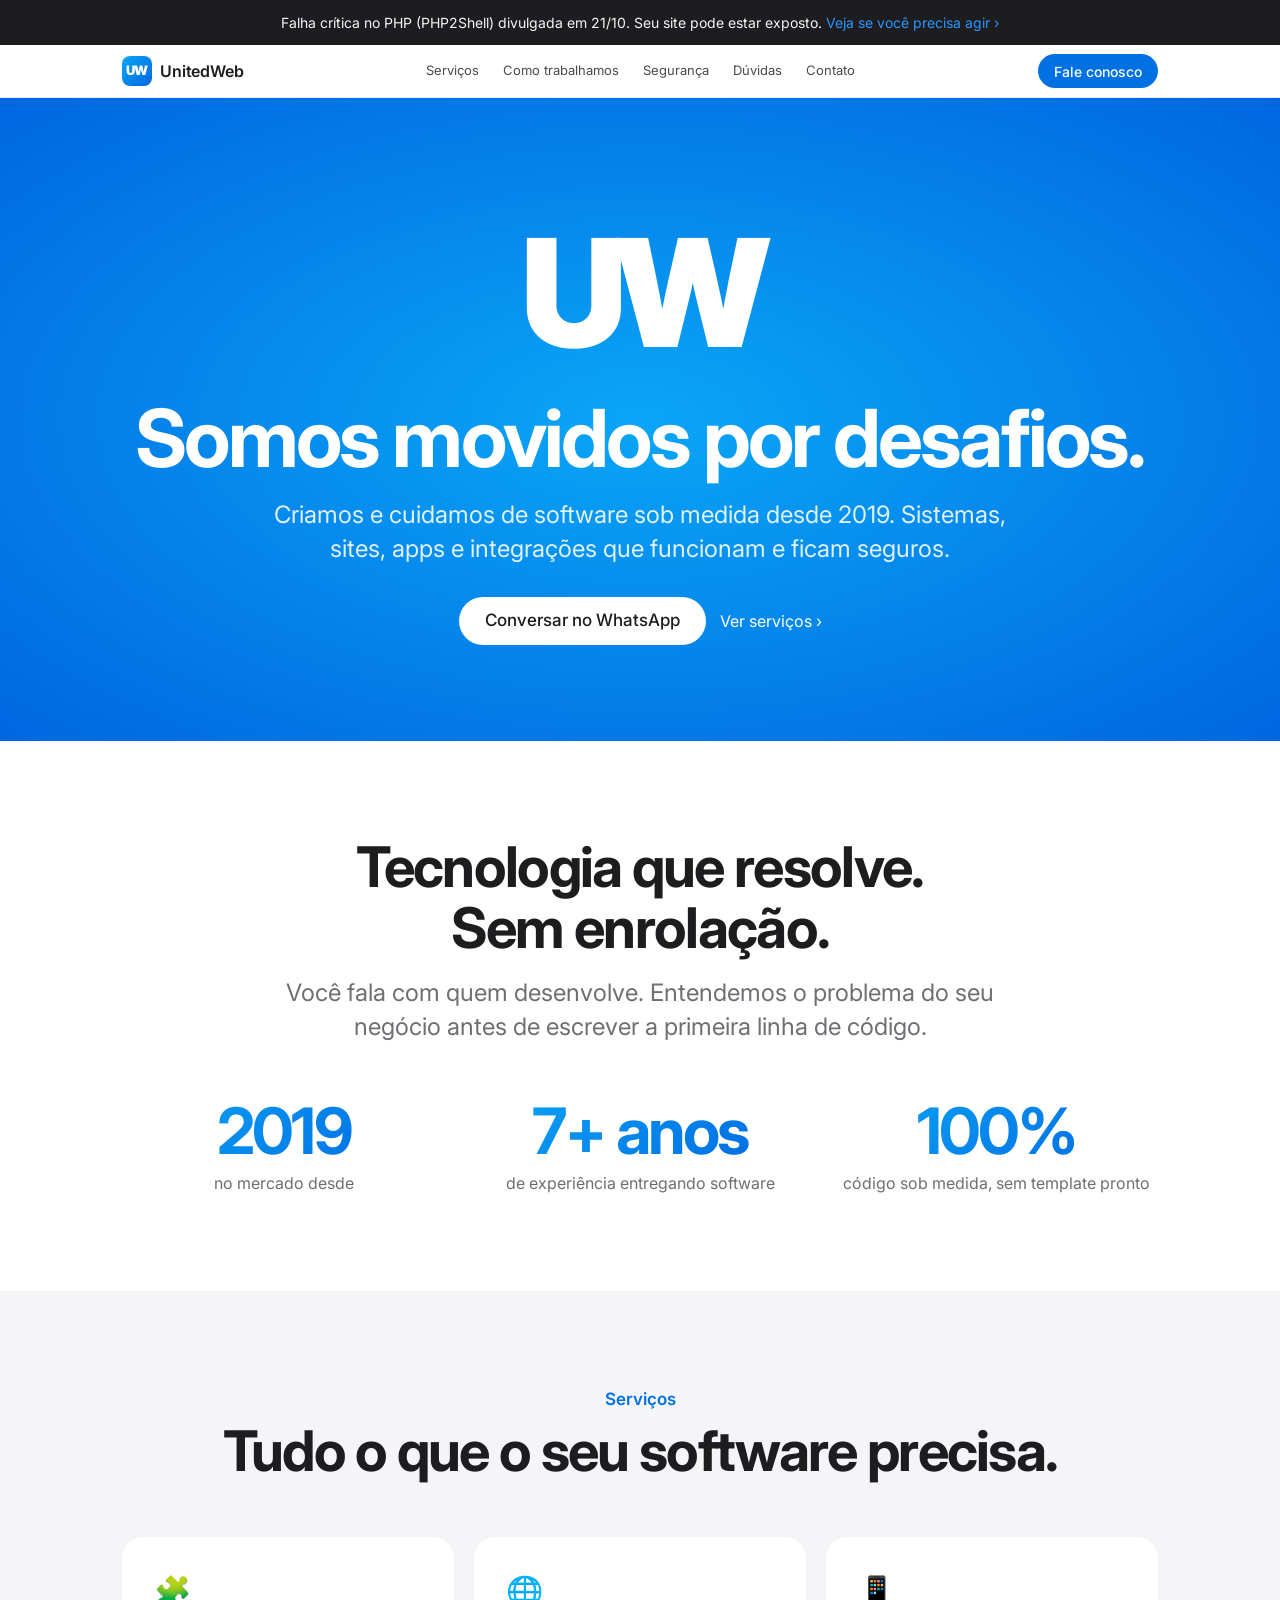
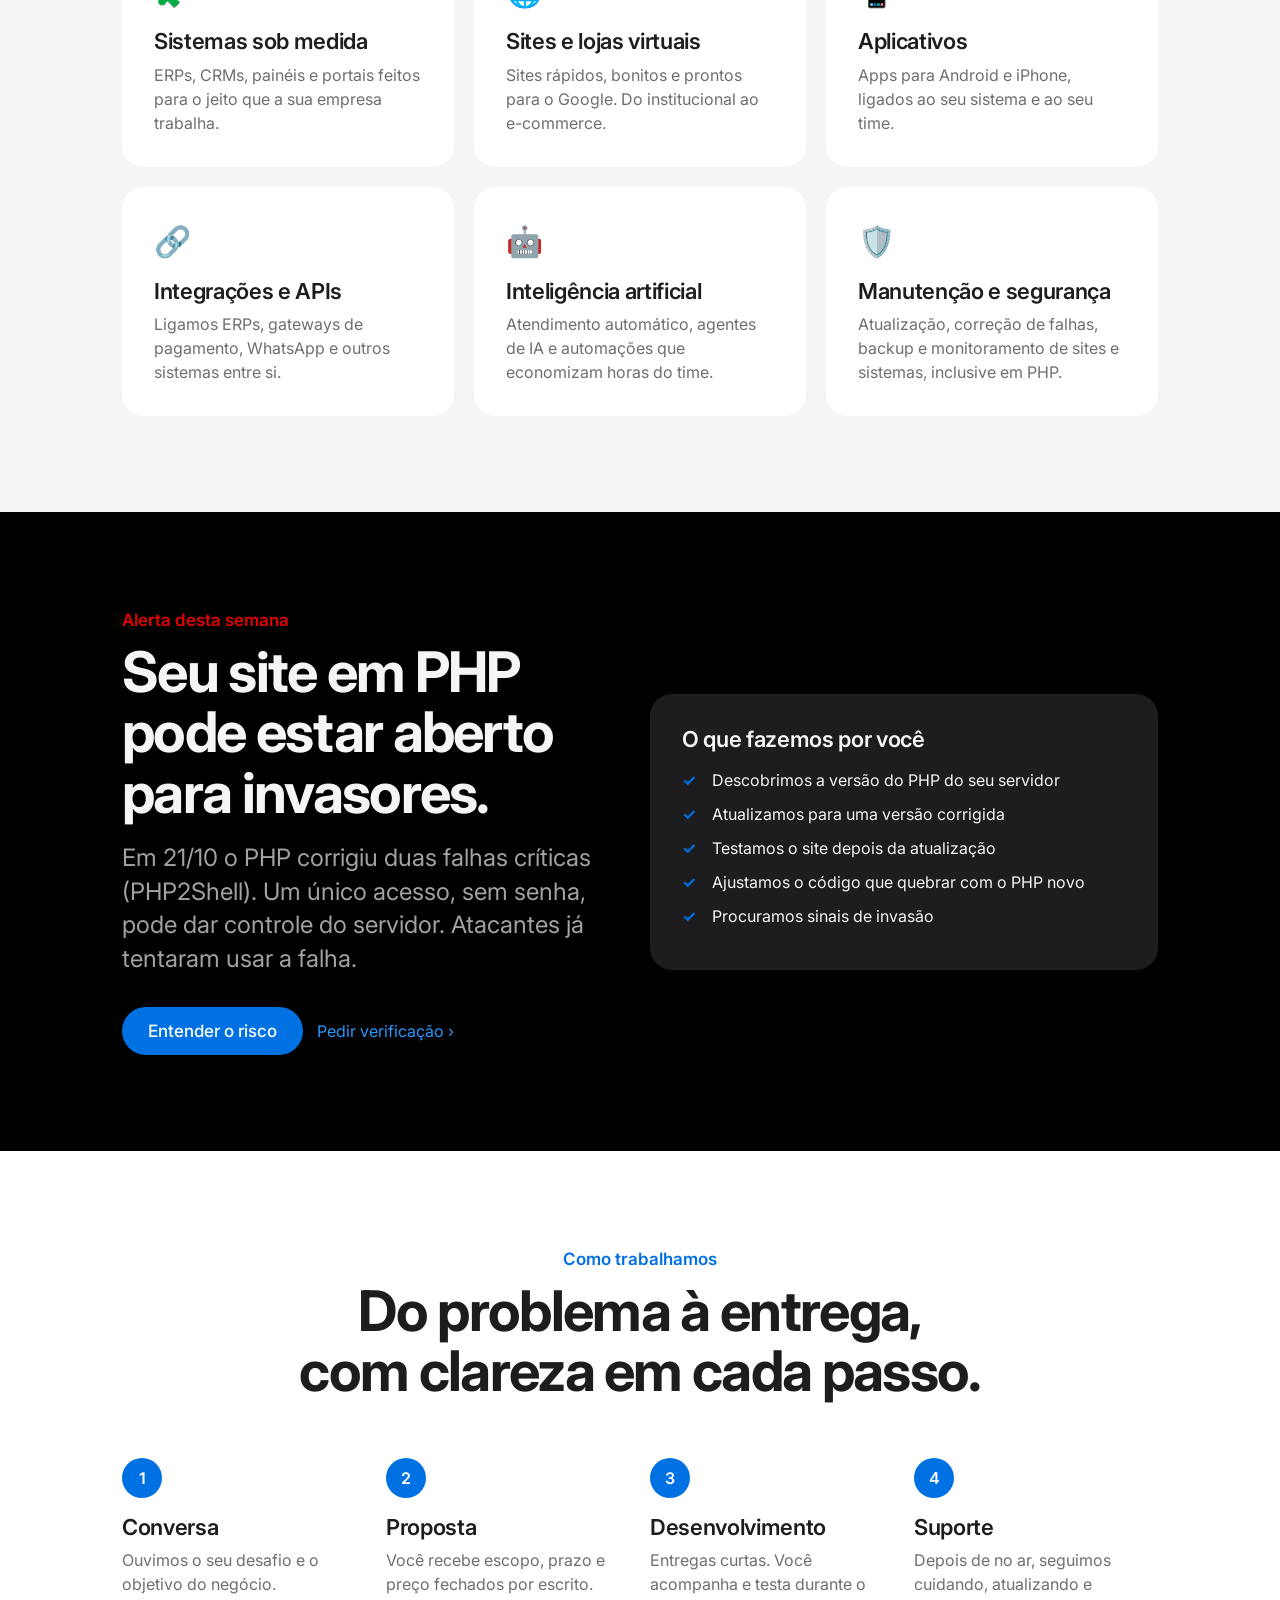
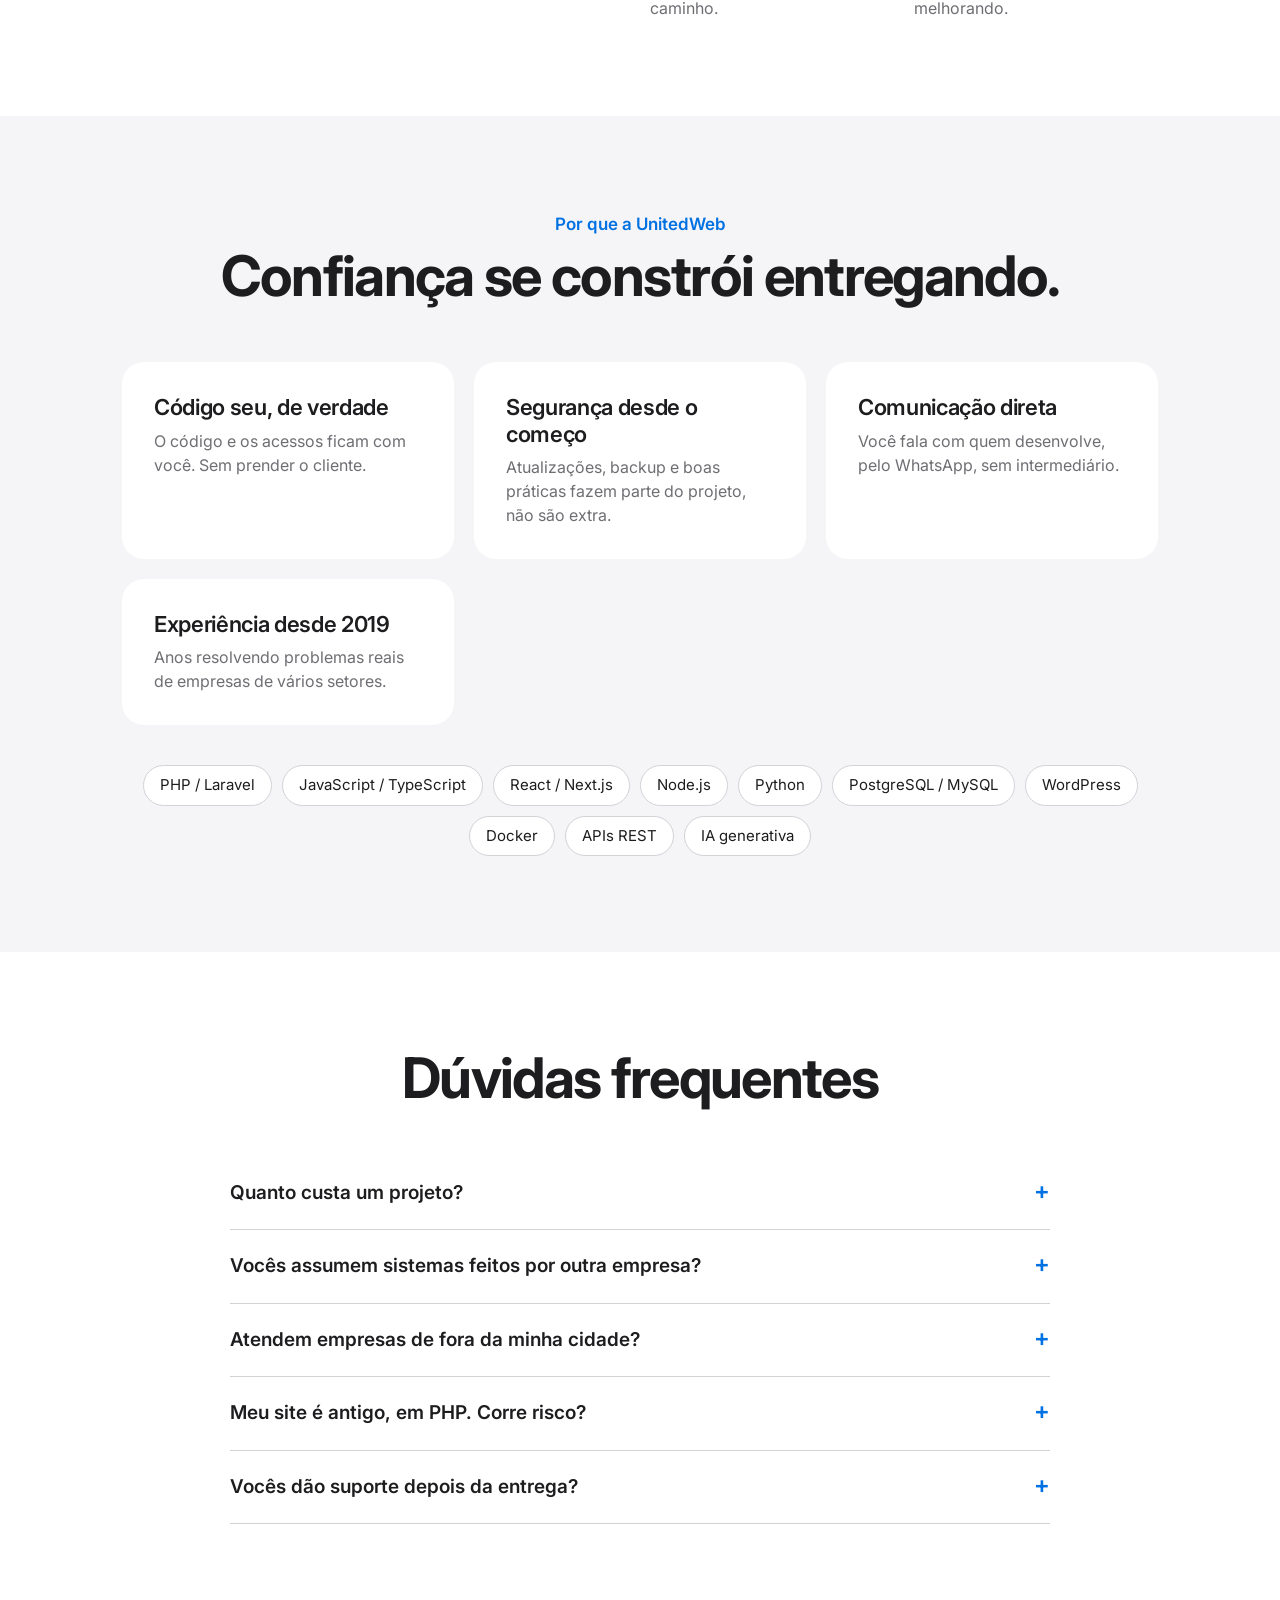
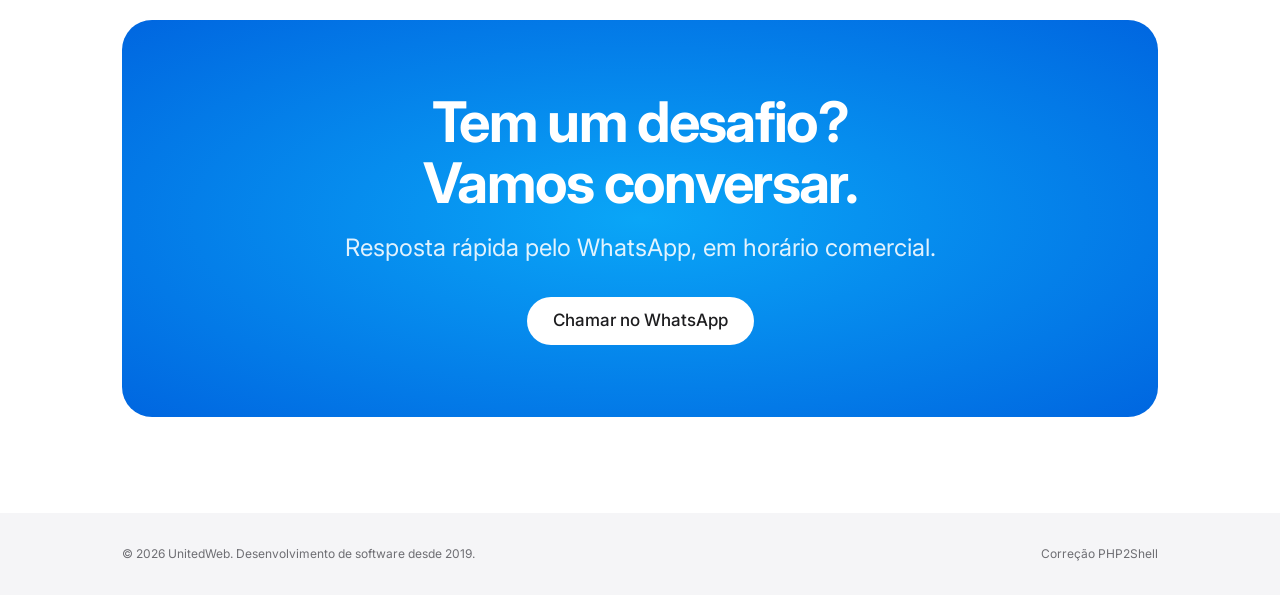
==== index.html @ ccfaf6d2 "feat: site da UnitedWeb e landing page da campanha PHP2Shell Co-Authored-By: Claude Opus 5.5 <norepl" ====
<!doctype html>
<html lang="pt-BR">
<head>
  <meta charset="utf-8">
  <meta name="viewport" content="width=device-width, initial-scale=1">
  <title>UnitedWeb — Desenvolvimento de software sob medida</title>
  <meta name="description" content="Desde 2019 a UnitedWeb cria sistemas, sites, apps e integrações sob medida. Manutenção, segurança e correção de sites PHP.">
  <meta property="og:title" content="UnitedWeb — Somos movidos por desafios.">
  <meta property="og:description" content="Desenvolvimento de software sob medida desde 2019.">
  <meta property="og:image" content="assets/og.png">
  <meta name="theme-color" content="#0071e3">
  <link rel="preconnect" href="https://fonts.googleapis.com">
  <link rel="preconnect" href="https://fonts.gstatic.com" crossorigin>
  <link href="https://fonts.googleapis.com/css2?family=Inter:wght@400;500;600;700;900&display=swap" rel="stylesheet">
  <link rel="stylesheet" href="styles.css">
</head>
<body>
  <div class="alert-bar">
    Falha crítica no PHP (PHP2Shell) divulgada em 21/10. Seu site pode estar exposto.
    <a href="php2shell/" class="link-arrow">Veja se você precisa agir</a>
  </div>

  <nav class="nav">
    <div class="wrap">
      <a class="logo" href="./"><b>UW</b> UnitedWeb</a>
      <div class="nav-links">
        <a href="#servicos">Serviços</a>
        <a href="#como">Como trabalhamos</a>
        <a href="#seguranca">Segurança</a>
        <a href="#faq">Dúvidas</a>
        <a href="#contato">Contato</a>
      </div>
      <a class="btn" style="min-height:34px;padding:0 16px;font-size:14px" data-wa>Fale conosco</a>
    </div>
  </nav>

  <header class="hero hero-brand center">
    <div class="wrap">
      <div class="hero-mark" aria-hidden="true">UW</div>
      <h1>Somos movidos por desafios.</h1>
      <p class="lead">Criamos e cuidamos de software sob medida desde 2019. Sistemas, sites, apps e integrações que funcionam e ficam seguros.</p>
      <div class="btns">
        <a class="btn white" data-wa>Conversar no WhatsApp</a>
        <a class="link-arrow" href="#servicos" style="color:#fff">Ver serviços</a>
      </div>
    </div>
  </header>

  <section>
    <div class="wrap center">
      <h2>Tecnologia que resolve.<br>Sem enrolação.</h2>
      <p class="lead">Você fala com quem desenvolve. Entendemos o problema do seu negócio antes de escrever a primeira linha de código.</p>
      <div class="stats">
        <div class="stat"><strong>2019</strong><span>no mercado desde</span></div>
        <div class="stat"><strong><span data-since style="display:inline;color:inherit;margin:0">7</span>+ anos</strong><span>de experiência entregando software</span></div>
        <div class="stat"><strong>100%</strong><span>código sob medida, sem template pronto</span></div>
      </div>
    </div>
  </section>

  <section id="servicos" class="soft">
    <div class="wrap">
      <div class="center">
        <p class="eyebrow">Serviços</p>
        <h2>Tudo o que o seu software precisa.</h2>
      </div>
      <div class="grid g3">
        <div class="card"><div class="icon">🧩</div><h3>Sistemas sob medida</h3><p>ERPs, CRMs, painéis e portais feitos para o jeito que a sua empresa trabalha.</p></div>
        <div class="card"><div class="icon">🌐</div><h3>Sites e lojas virtuais</h3><p>Sites rápidos, bonitos e prontos para o Google. Do institucional ao e-commerce.</p></div>
        <div class="card"><div class="icon">📱</div><h3>Aplicativos</h3><p>Apps para Android e iPhone, ligados ao seu sistema e ao seu time.</p></div>
        <div class="card"><div class="icon">🔗</div><h3>Integrações e APIs</h3><p>Ligamos ERPs, gateways de pagamento, WhatsApp e outros sistemas entre si.</p></div>
        <div class="card"><div class="icon">🤖</div><h3>Inteligência artificial</h3><p>Atendimento automático, agentes de IA e automações que economizam horas do time.</p></div>
        <div class="card"><div class="icon">🛡️</div><h3>Manutenção e segurança</h3><p>Atualização, correção de falhas, backup e monitoramento de sites e sistemas, inclusive em PHP.</p></div>
      </div>
    </div>
  </section>

  <section id="seguranca" class="dark">
    <div class="wrap">
      <div class="grid g2" style="margin-top:0;align-items:center">
        <div>
          <p class="eyebrow red">Alerta desta semana</p>
          <h2>Seu site em PHP pode estar aberto para invasores.</h2>
          <p class="lead" style="color:#a1a1a6">Em 21/10 o PHP corrigiu duas falhas críticas (PHP2Shell). Um único acesso, sem senha, pode dar controle do servidor. Atacantes já tentaram usar a falha.</p>
          <div class="btns">
            <a class="btn" href="php2shell/">Entender o risco</a>
            <a class="link-arrow" style="color:#2997ff" data-wa="Olá! Quero verificar se meu site está exposto à falha PHP2Shell.">Pedir verificação</a>
          </div>
        </div>
        <div class="card">
          <h3>O que fazemos por você</h3>
          <ul class="check">
            <li>Descobrimos a versão do PHP do seu servidor</li>
            <li>Atualizamos para uma versão corrigida</li>
            <li>Testamos o site depois da atualização</li>
            <li>Ajustamos o código que quebrar com o PHP novo</li>
            <li>Procuramos sinais de invasão</li>
          </ul>
        </div>
      </div>
    </div>
  </section>

  <section id="como">
    <div class="wrap">
      <div class="center">
        <p class="eyebrow">Como trabalhamos</p>
        <h2>Do problema à entrega,<br>com clareza em cada passo.</h2>
      </div>
      <div class="steps">
        <div class="step"><h3>Conversa</h3><p class="muted">Ouvimos o seu desafio e o objetivo do negócio.</p></div>
        <div class="step"><h3>Proposta</h3><p class="muted">Você recebe escopo, prazo e preço fechados por escrito.</p></div>
        <div class="step"><h3>Desenvolvimento</h3><p class="muted">Entregas curtas. Você acompanha e testa durante o caminho.</p></div>
        <div class="step"><h3>Suporte</h3><p class="muted">Depois de no ar, seguimos cuidando, atualizando e melhorando.</p></div>
      </div>
    </div>
  </section>

  <section class="soft">
    <div class="wrap">
      <div class="center">
        <p class="eyebrow">Por que a UnitedWeb</p>
        <h2>Confiança se constrói entregando.</h2>
      </div>
      <div class="grid g2">
        <div class="card"><h3>Código seu, de verdade</h3><p>O código e os acessos ficam com você. Sem prender o cliente.</p></div>
        <div class="card"><h3>Segurança desde o começo</h3><p>Atualizações, backup e boas práticas fazem parte do projeto, não são extra.</p></div>
        <div class="card"><h3>Comunicação direta</h3><p>Você fala com quem desenvolve, pelo WhatsApp, sem intermediário.</p></div>
        <div class="card"><h3>Experiência desde 2019</h3><p>Anos resolvendo problemas reais de empresas de vários setores.</p></div>
      </div>
      <div class="tags">
        <span>PHP / Laravel</span><span>JavaScript / TypeScript</span><span>React / Next.js</span><span>Node.js</span>
        <span>Python</span><span>PostgreSQL / MySQL</span><span>WordPress</span><span>Docker</span><span>APIs REST</span><span>IA generativa</span>
      </div>
    </div>
  </section>

  <section id="faq">
    <div class="wrap">
      <div class="center"><h2>Dúvidas frequentes</h2></div>
      <div class="faq">
        <details><summary>Quanto custa um projeto?</summary><p>Depende do tamanho. Depois de uma conversa rápida, enviamos uma proposta com preço e prazo fechados.</p></details>
        <details><summary>Vocês assumem sistemas feitos por outra empresa?</summary><p>Sim. Analisamos o código, corrigimos o que for urgente e seguimos com a manutenção.</p></details>
        <details><summary>Atendem empresas de fora da minha cidade?</summary><p>Sim. Trabalhamos de forma remota com clientes de todo o Brasil.</p></details>
        <details><summary>Meu site é antigo, em PHP. Corre risco?</summary><p>Se o PHP não foi atualizado depois de 21/10/2026, sim. Veja a página sobre a <a href="php2shell/">falha PHP2Shell</a> ou peça uma verificação.</p></details>
        <details><summary>Vocês dão suporte depois da entrega?</summary><p>Sim. Oferecemos planos mensais de manutenção, atualização e monitoramento.</p></details>
      </div>
    </div>
  </section>

  <section id="contato" style="padding-top:0">
    <div class="wrap">
      <div class="cta-box">
        <h2>Tem um desafio?<br>Vamos conversar.</h2>
        <p class="lead" style="margin-left:auto;margin-right:auto">Resposta rápida pelo WhatsApp, em horário comercial.</p>
        <div class="btns" style="justify-content:center"><a class="btn white" data-wa>Chamar no WhatsApp</a></div>
      </div>
    </div>
  </section>

  <footer>
    <div class="wrap">
      <span>© <span data-year>2026</span> UnitedWeb. Desenvolvimento de software desde 2019.</span>
      <span><a href="php2shell/">Correção PHP2Shell</a></span>
    </div>
  </footer>
  <script src="main.js"></script>
</body>
</html>
---- styles.css ----
:root {
  --blue: #0071e3;
  --blue-dark: #0060c4;
  --brand-a: #0aa6f7;
  --brand-b: #0066e0;
  --ink: #1d1d1f;
  --muted: #6e6e73;
  --line: #d2d2d7;
  --soft: #f5f5f7;
  --white: #fff;
  --danger: #e30000;
  --radius: 22px;
  --max: 1080px;
}

* { box-sizing: border-box; margin: 0; padding: 0; }
html { scroll-behavior: smooth; }
body {
  font-family: "Inter", -apple-system, BlinkMacSystemFont, "SF Pro Text", "Helvetica Neue", Arial, sans-serif;
  color: var(--ink);
  background: var(--white);
  line-height: 1.5;
  -webkit-font-smoothing: antialiased;
}
img { max-width: 100%; display: block; }
a { color: var(--blue); text-decoration: none; }
a:hover { text-decoration: underline; }

.wrap { max-width: var(--max); margin: 0 auto; padding: 0 22px; }
section { padding: 96px 0; }
.soft { background: var(--soft); }
.dark { background: #000; color: #f5f5f7; }
.dark .muted { color: #a1a1a6; }
.center { text-align: center; }

.nav {
  position: sticky; top: 0; z-index: 50;
  background: rgba(255,255,255,.8);
  backdrop-filter: saturate(180%) blur(20px);
  -webkit-backdrop-filter: saturate(180%) blur(20px);
  border-bottom: 1px solid rgba(0,0,0,.08);
}
.nav .wrap { display: flex; align-items: center; justify-content: space-between; height: 52px; gap: 16px; }
.logo { display: flex; align-items: center; gap: 8px; color: var(--ink); font-weight: 600; letter-spacing: -.01em; }
.logo:hover { text-decoration: none; }
.logo b {
  display: inline-grid; place-items: center; width: 30px; height: 30px; border-radius: 8px;
  background: linear-gradient(135deg, var(--brand-a), var(--brand-b));
  color: #fff; font-weight: 900; font-size: 13px; letter-spacing: -.06em;
}
.nav-links { display: flex; gap: 24px; font-size: 13px; }
.nav-links a { color: var(--ink); opacity: .8; }
.nav-links a:hover { opacity: 1; text-decoration: none; }
@media (max-width: 760px) { .nav-links { display: none; } }

.eyebrow { font-size: 17px; font-weight: 600; color: var(--blue); margin-bottom: 8px; }
.eyebrow.red { color: var(--danger); }
h1 { font-size: clamp(40px, 7vw, 80px); line-height: 1.05; letter-spacing: -.035em; font-weight: 700; }
h2 { font-size: clamp(32px, 5vw, 56px); line-height: 1.08; letter-spacing: -.03em; font-weight: 700; }
h3 { font-size: 22px; line-height: 1.2; letter-spacing: -.015em; font-weight: 600; margin-bottom: 8px; }
.lead { font-size: clamp(19px, 2.4vw, 24px); line-height: 1.4; color: var(--muted); margin-top: 18px; max-width: 760px; }
.center .lead { margin-left: auto; margin-right: auto; }
.muted { color: var(--muted); }
.small { font-size: 14px; }

.btns { display: flex; flex-wrap: wrap; gap: 14px; margin-top: 32px; align-items: center; }
.center .btns { justify-content: center; }
.btn {
  display: inline-flex; align-items: center; justify-content: center; gap: 8px;
  min-height: 48px; padding: 0 26px; border-radius: 980px;
  background: var(--blue); color: #fff; font-size: 17px; font-weight: 500;
  border: 0; cursor: pointer; transition: background .2s;
}
.btn:hover { background: var(--blue-dark); text-decoration: none; }
.btn.ghost { background: transparent; color: var(--blue); border: 1px solid var(--blue); }
.btn.ghost:hover { background: rgba(0,113,227,.06); }
.btn.white { background: #fff; color: var(--ink); }
.link-arrow::after { content: " ›"; }

.hero { padding: 120px 0 96px; }
.hero-brand {
  background: radial-gradient(ellipse at center, var(--brand-a) 0%, var(--brand-b) 100%);
  color: #fff;
}
.hero-brand .lead { color: rgba(255,255,255,.88); }
.hero-brand .eyebrow { color: #fff; opacity: .9; }
.hero-mark { font-size: clamp(72px, 14vw, 150px); font-weight: 900; letter-spacing: -.08em; line-height: 1; margin-bottom: 28px; }

.alert-bar { background: #1d1d1f; color: #f5f5f7; font-size: 14px; text-align: center; padding: 12px 22px; }
.alert-bar a { color: #2997ff; }

.grid { display: grid; gap: 20px; margin-top: 56px; }
.g2 { grid-template-columns: repeat(auto-fit, minmax(min(300px, 100%), 1fr)); }
.g3 { grid-template-columns: repeat(auto-fit, minmax(min(260px, 100%), 1fr)); }
.card { background: var(--white); border-radius: var(--radius); padding: 32px; }
.soft .card { background: var(--white); }
section:not(.soft) .card { background: var(--soft); }
section.dark .card { background: #1d1d1f; }
.card p { color: var(--muted); }
.dark .card p { color: #a1a1a6; }
.icon { font-size: 30px; margin-bottom: 14px; }

.stats { display: grid; grid-template-columns: repeat(auto-fit, minmax(min(160px, 100%), 1fr)); gap: 32px; margin-top: 56px; }
.stat strong { display: block; font-size: clamp(40px, 6vw, 64px); letter-spacing: -.04em; line-height: 1; font-weight: 700;
  background: linear-gradient(135deg, var(--brand-a), var(--brand-b)); -webkit-background-clip: text; background-clip: text; color: transparent; }
.stat span { display: block; margin-top: 8px; color: var(--muted); }

.steps { counter-reset: s; display: grid; gap: 20px; margin-top: 56px; grid-template-columns: repeat(auto-fit, minmax(min(220px, 100%), 1fr)); }
.step { counter-increment: s; }
.step::before { content: counter(s); display: grid; place-items: center; width: 40px; height: 40px; border-radius: 50%;
  background: var(--blue); color: #fff; font-weight: 600; margin-bottom: 16px; }

.tags { display: flex; flex-wrap: wrap; gap: 10px; margin-top: 40px; justify-content: center; }
.tags span { padding: 8px 16px; border-radius: 980px; background: var(--white); border: 1px solid var(--line); font-size: 15px; }

.check { list-style: none; margin-top: 16px; }
.check li { padding-left: 30px; position: relative; margin: 10px 0; }
.check li::before { content: "✓"; position: absolute; left: 0; color: var(--blue); font-weight: 700; }

table.versions { font-variant-numeric: tabular-nums; width: 100%; border-collapse: collapse; margin-top: 24px; font-size: 16px; }
.versions th, .versions td { text-align: left; padding: 14px 12px; border-bottom: 1px solid var(--line); }
.versions th { color: var(--muted); font-weight: 500; font-size: 14px; }
.versions td strong { color: #1a7f37; }

details { border-bottom: 1px solid var(--line); padding: 22px 0; }
details summary { cursor: pointer; font-size: 19px; font-weight: 600; list-style: none; display: flex; justify-content: space-between; gap: 16px; }
details summary::after { content: "+"; color: var(--blue); font-size: 24px; line-height: 1; }
details[open] summary::after { content: "−"; }
details p { margin-top: 12px; color: var(--muted); max-width: 820px; }
.faq { max-width: 820px; margin: 48px auto 0; }

.cta-box { border-radius: 30px; padding: 72px 32px; text-align: center; color: #fff;
  background: radial-gradient(ellipse at center, var(--brand-a), var(--brand-b)); }
.cta-box .lead { color: rgba(255,255,255,.88); }

footer { background: var(--soft); color: var(--muted); font-size: 12px; padding: 32px 0; }
footer .wrap { display: flex; flex-wrap: wrap; justify-content: space-between; gap: 12px; }
footer a { color: var(--muted); }

.sticky-cta { display: none; }
@media (max-width: 760px) {
  section { padding: 72px 0; }
  .hero { padding: 88px 0 72px; }
  .sticky-cta { display: block; position: fixed; left: 16px; right: 16px; bottom: 16px; z-index: 60; }
  .sticky-cta .btn { width: 100%; box-shadow: 0 8px 30px rgba(0,0,0,.25); }
  body.has-sticky { padding-bottom: 80px; }
}
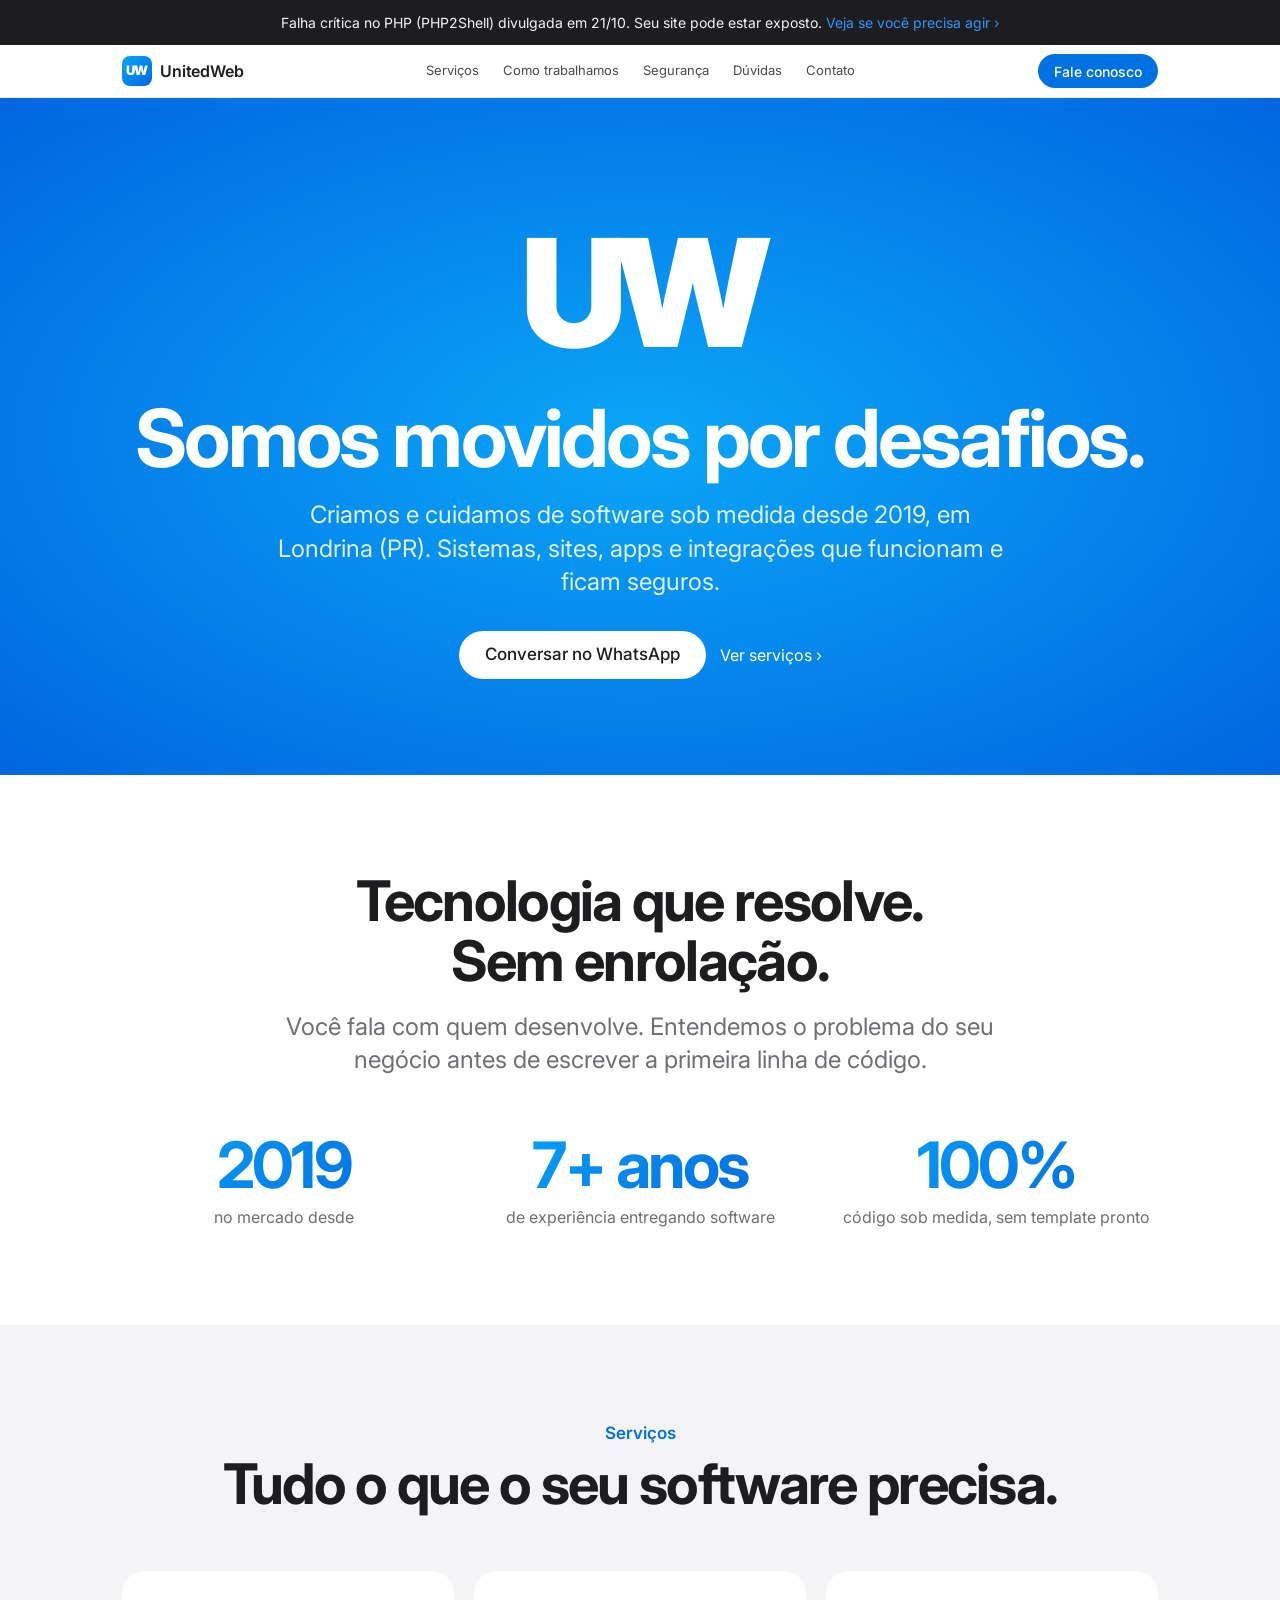
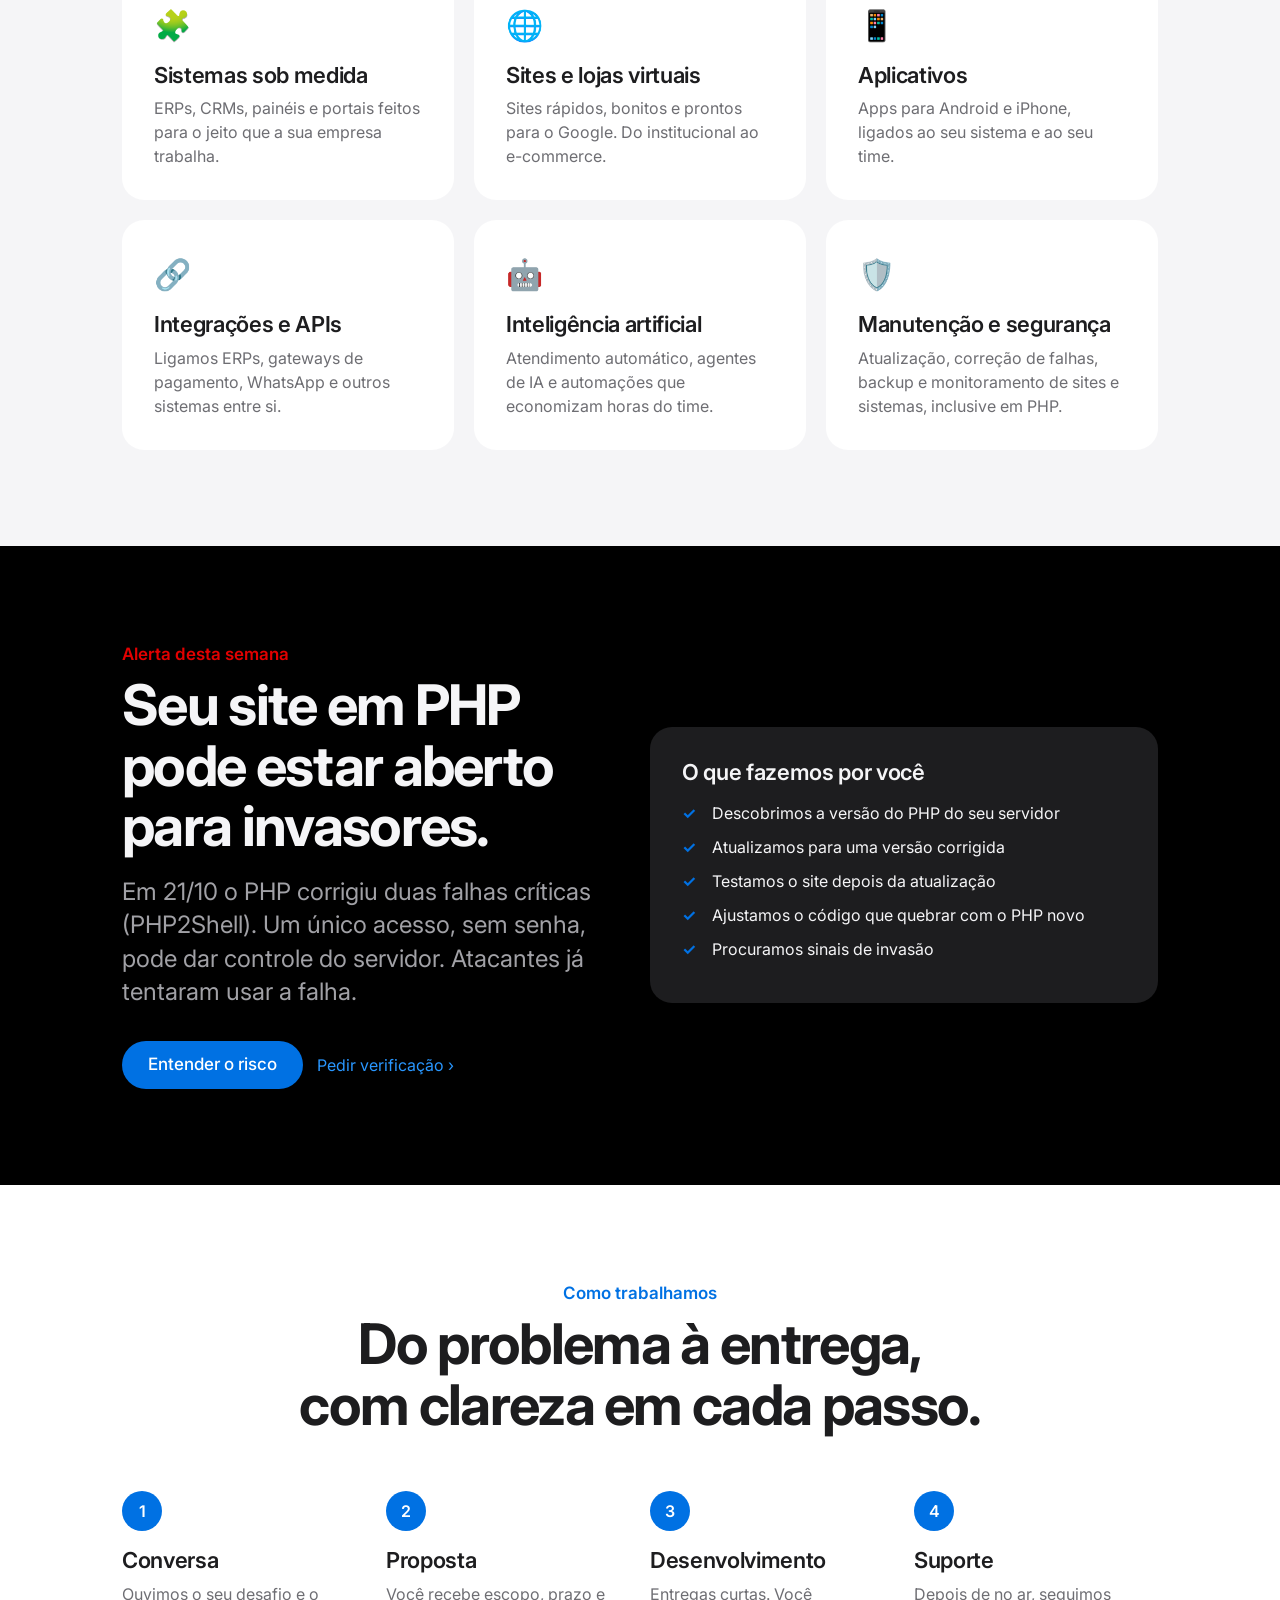
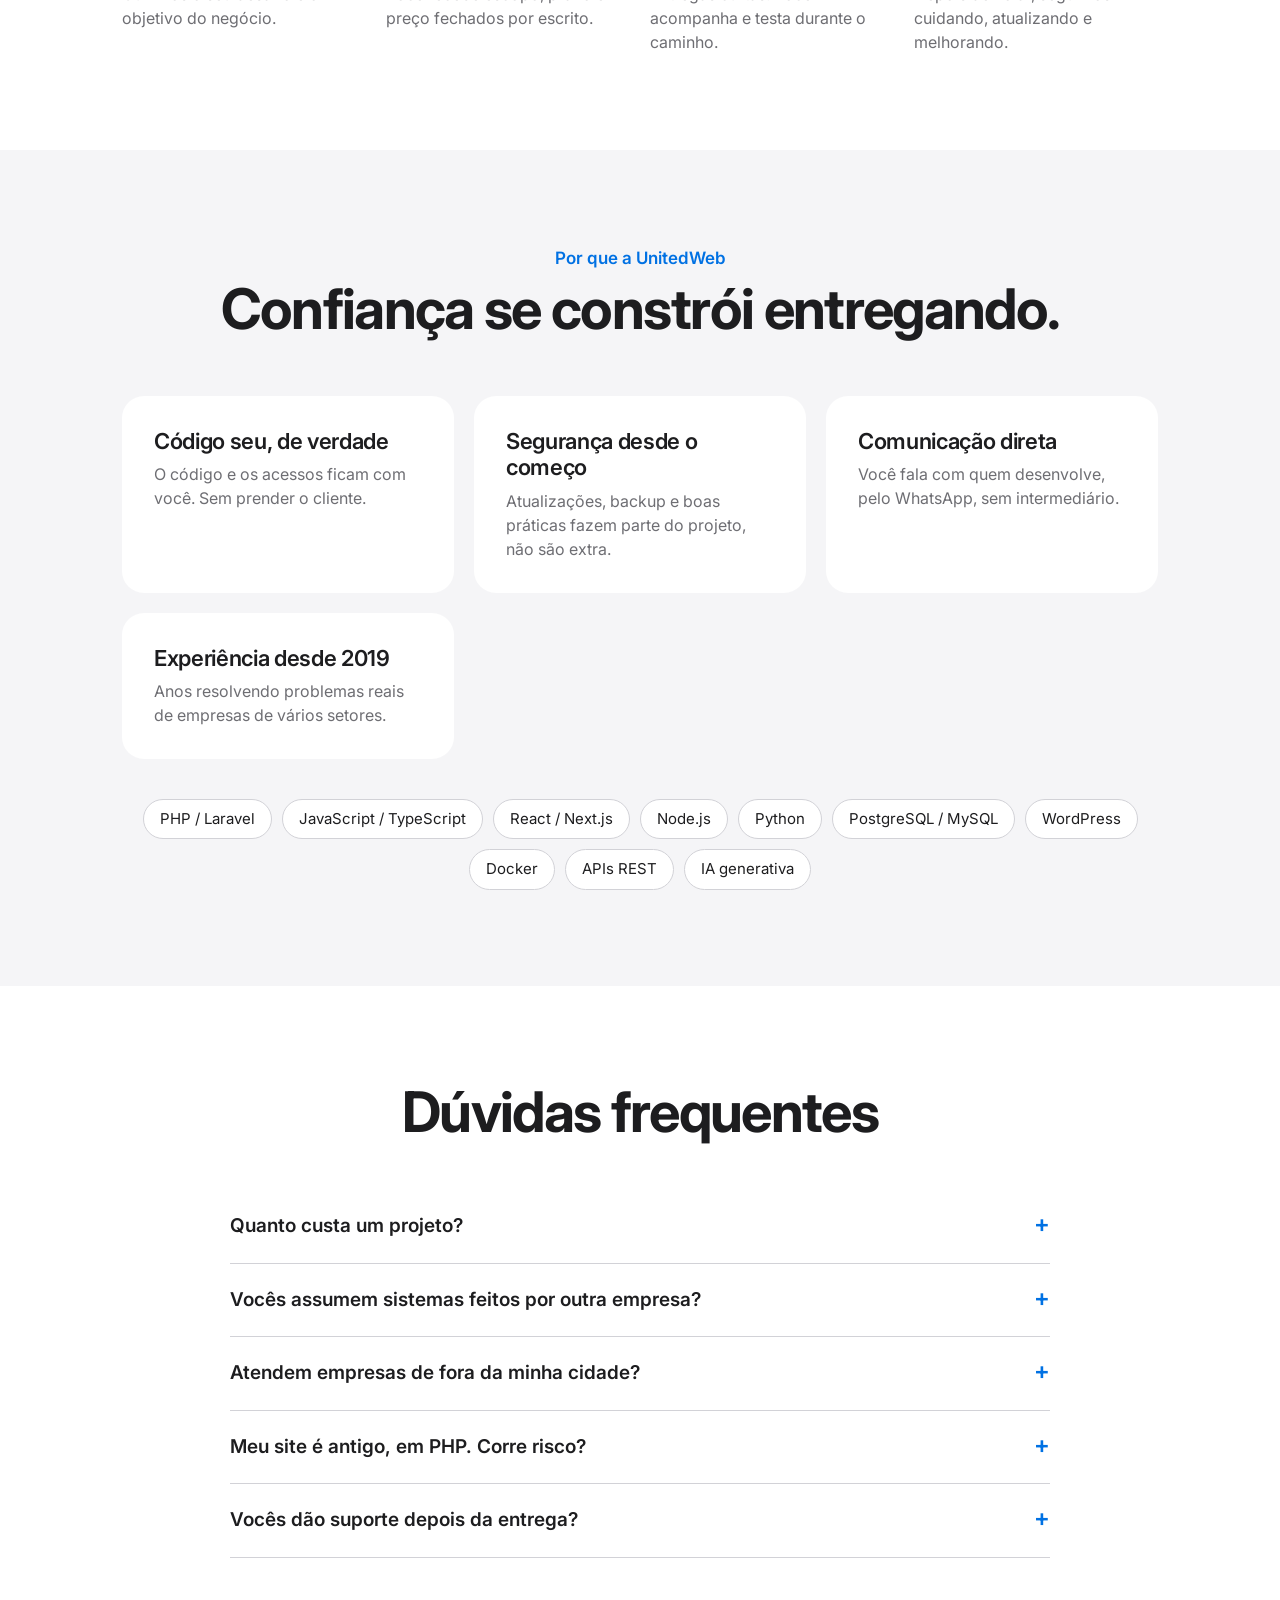
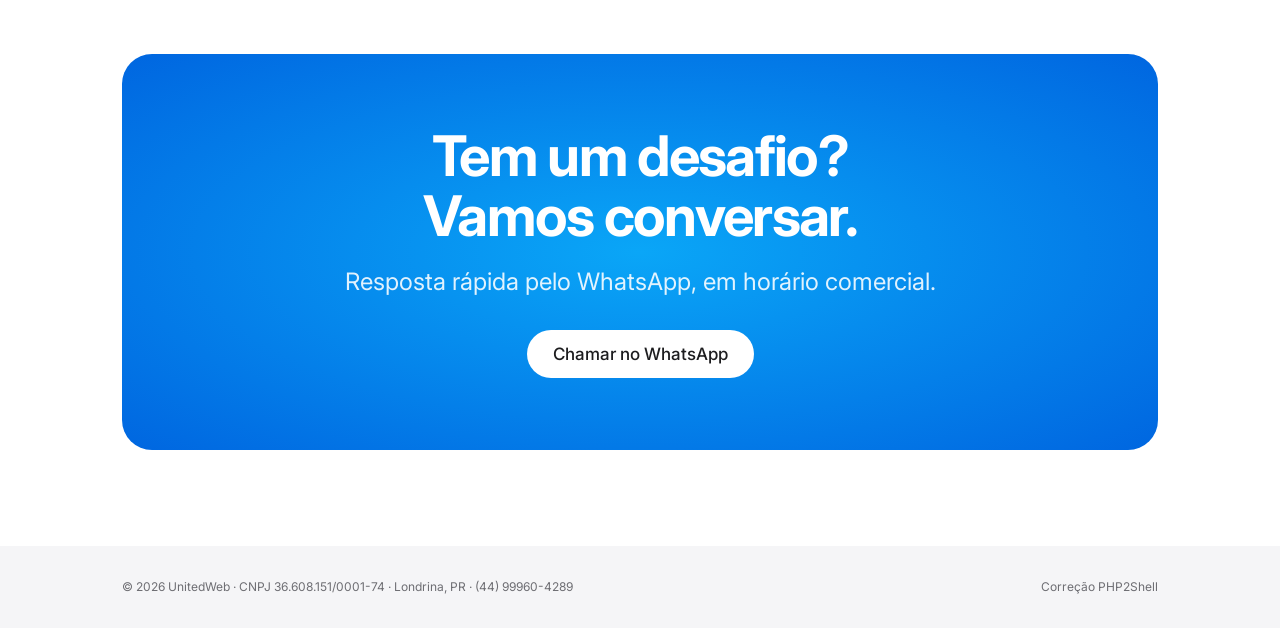
==== commit d6925986: "feat: CNPJ, Londrina e WhatsApp real Co-Authored-By: Claude Opus 5.5 <noreply@anthropic.com>" ====
--- a/index.html
+++ b/index.html
@@ -38,7 +38,7 @@
     <div class="wrap">
       <div class="hero-mark" aria-hidden="true">UW</div>
       <h1>Somos movidos por desafios.</h1>
-      <p class="lead">Criamos e cuidamos de software sob medida desde 2019. Sistemas, sites, apps e integrações que funcionam e ficam seguros.</p>
+      <p class="lead">Criamos e cuidamos de software sob medida desde 2019, em Londrina (PR). Sistemas, sites, apps e integrações que funcionam e ficam seguros.</p>
       <div class="btns">
         <a class="btn white" data-wa>Conversar no WhatsApp</a>
         <a class="link-arrow" href="#servicos" style="color:#fff">Ver serviços</a>
@@ -141,7 +141,7 @@
       <div class="faq">
         <details><summary>Quanto custa um projeto?</summary><p>Depende do tamanho. Depois de uma conversa rápida, enviamos uma proposta com preço e prazo fechados.</p></details>
         <details><summary>Vocês assumem sistemas feitos por outra empresa?</summary><p>Sim. Analisamos o código, corrigimos o que for urgente e seguimos com a manutenção.</p></details>
-        <details><summary>Atendem empresas de fora da minha cidade?</summary><p>Sim. Trabalhamos de forma remota com clientes de todo o Brasil.</p></details>
+        <details><summary>Atendem empresas de fora da minha cidade?</summary><p>Sim. Ficamos em Londrina, no Paraná, e atendemos clientes de todo o Brasil de forma remota.</p></details>
         <details><summary>Meu site é antigo, em PHP. Corre risco?</summary><p>Se o PHP não foi atualizado depois de 21/10/2026, sim. Veja a página sobre a <a href="php2shell/">falha PHP2Shell</a> ou peça uma verificação.</p></details>
         <details><summary>Vocês dão suporte depois da entrega?</summary><p>Sim. Oferecemos planos mensais de manutenção, atualização e monitoramento.</p></details>
       </div>
@@ -160,7 +160,7 @@
 
   <footer>
     <div class="wrap">
-      <span>© <span data-year>2026</span> UnitedWeb. Desenvolvimento de software desde 2019.</span>
+      <span>© <span data-year>2026</span> UnitedWeb · CNPJ 36.608.151/0001-74 · Londrina, PR · <a href="tel:+5544999604289">(44) 99960-4289</a></span>
       <span><a href="php2shell/">Correção PHP2Shell</a></span>
     </div>
   </footer>
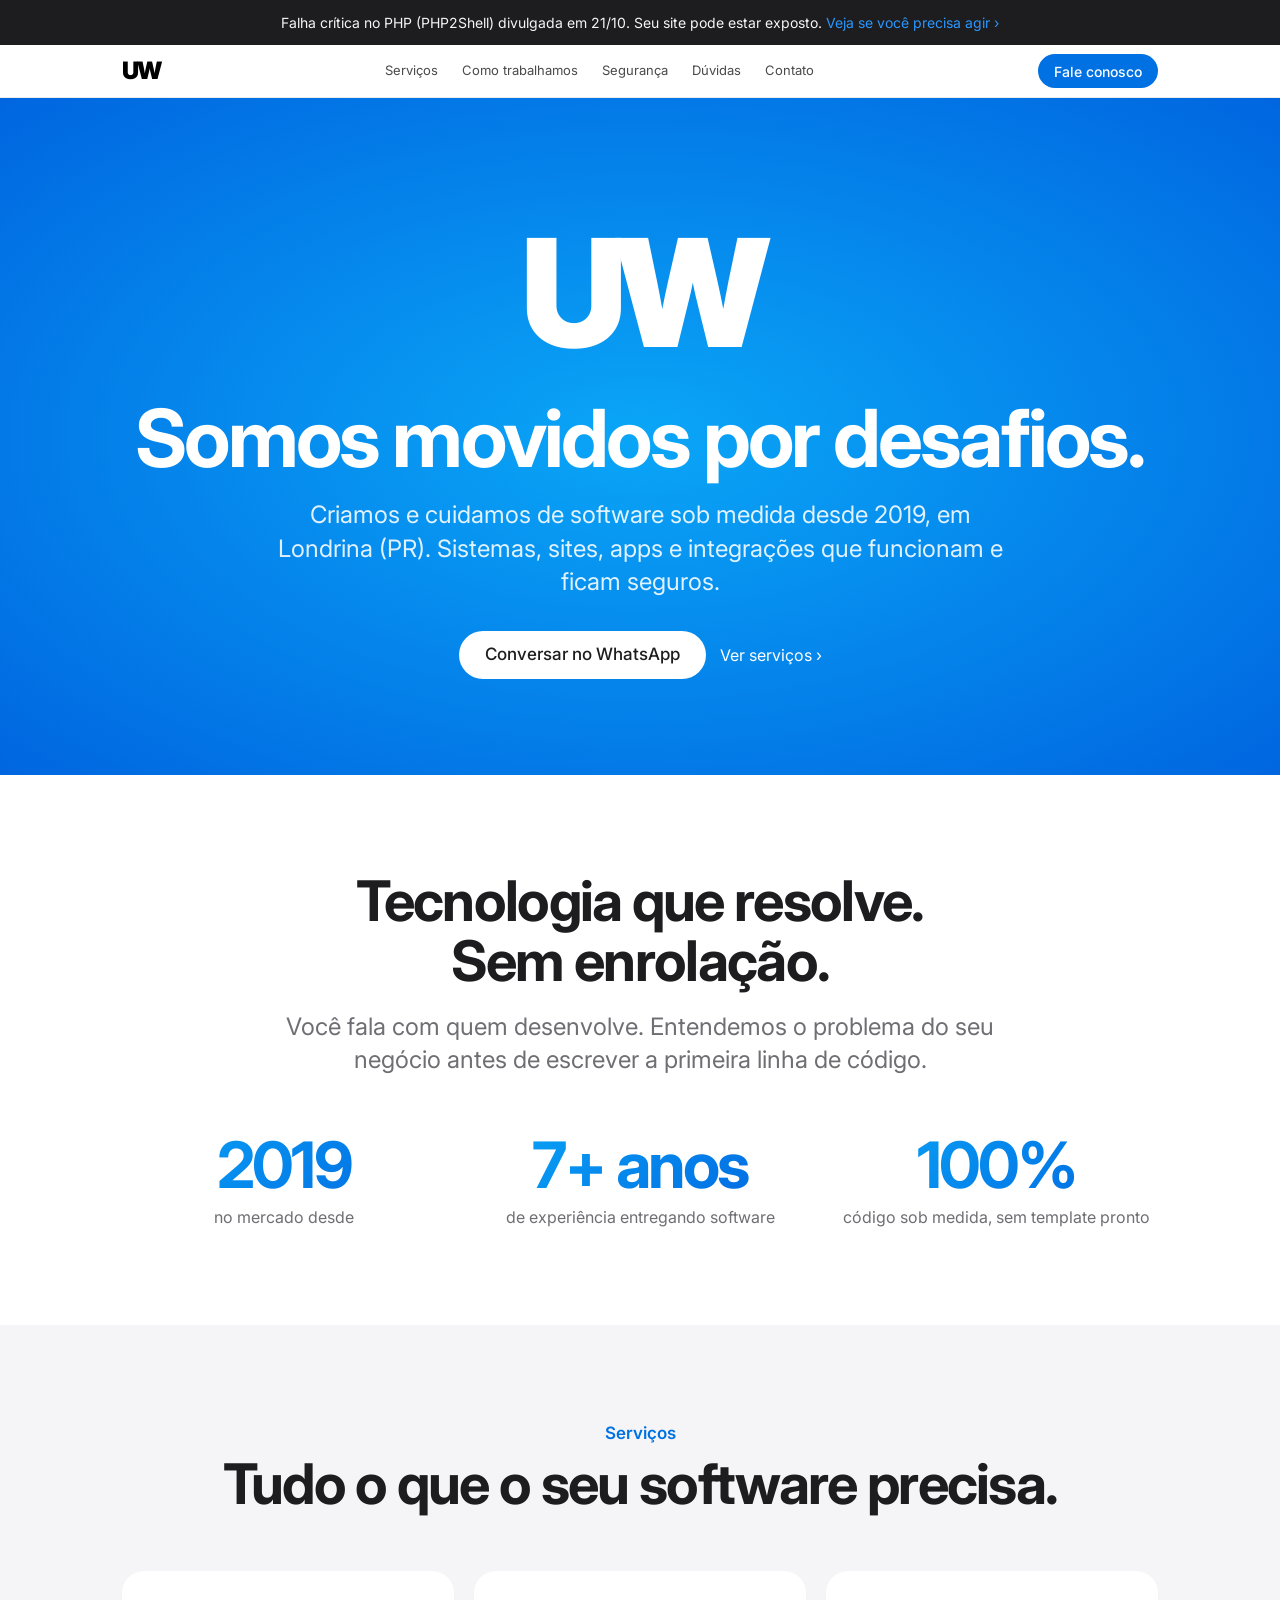
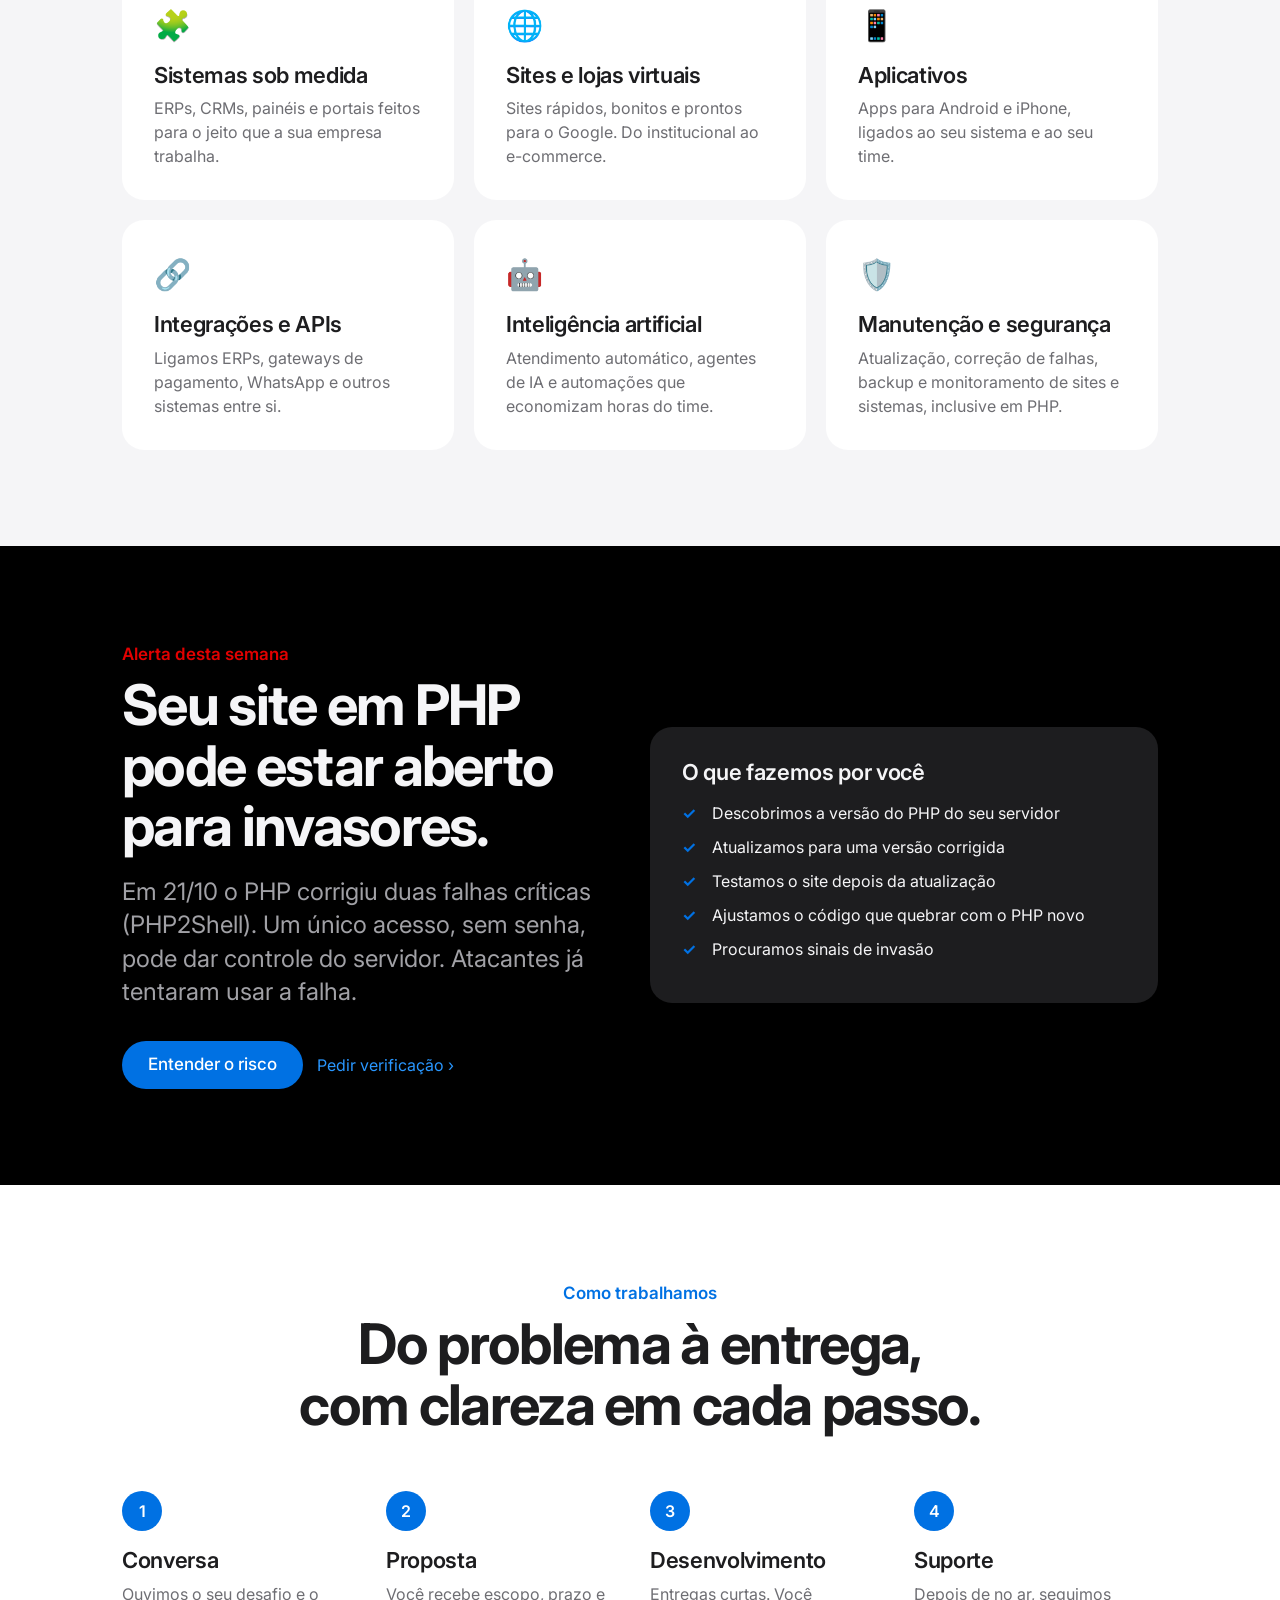
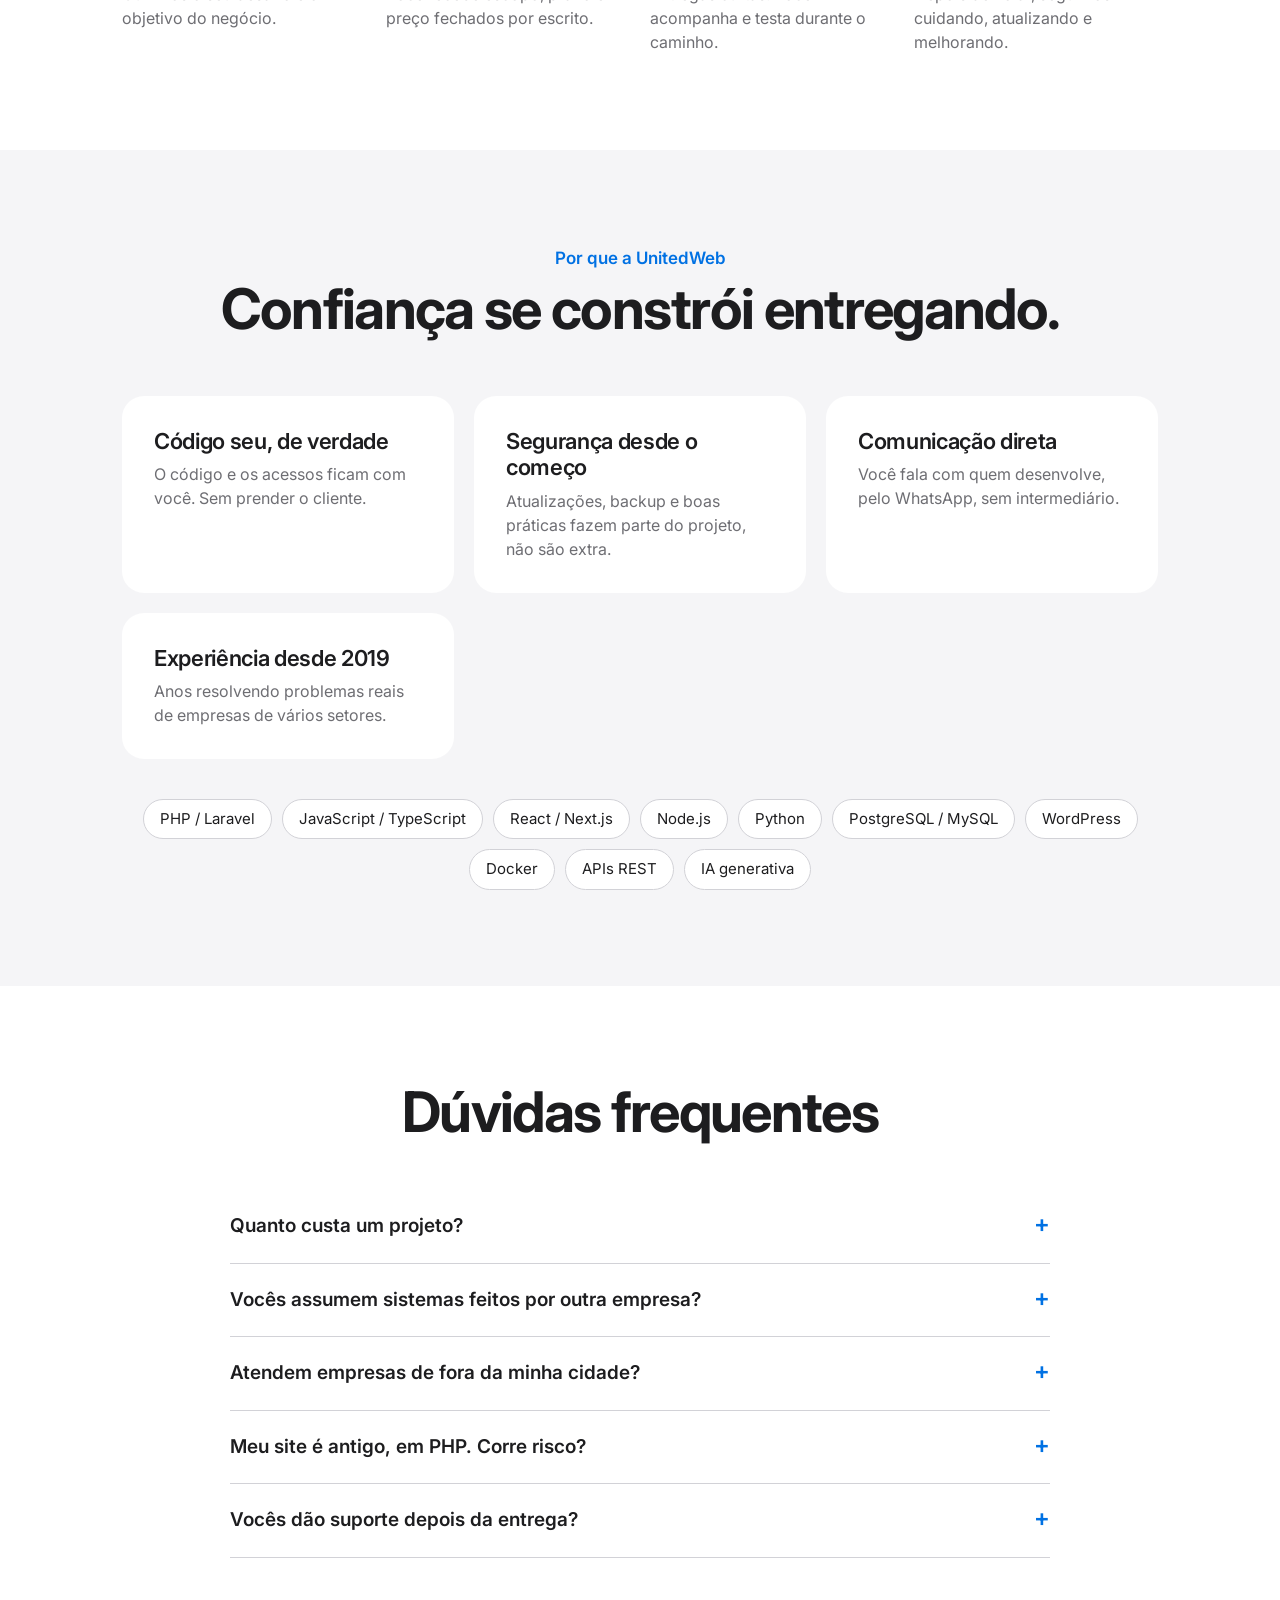
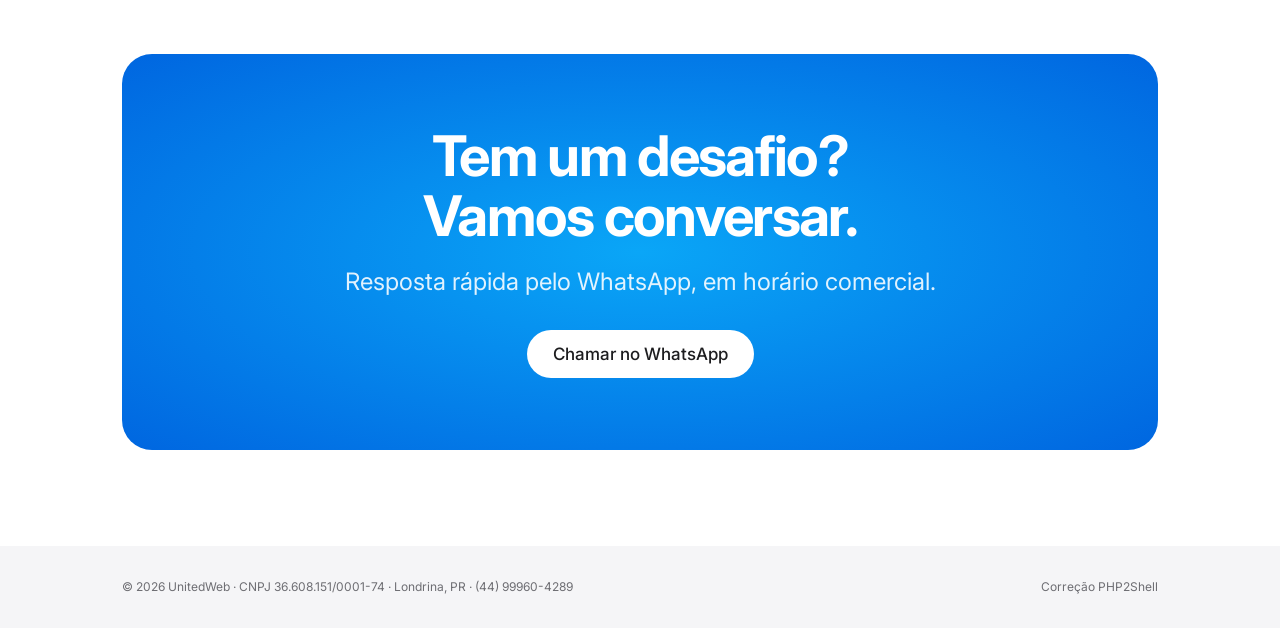
==== commit 24c4e8c1: "fix: logo só UW em preto Co-Authored-By: Claude Opus 5.5 <noreply@anthropic.com>" ====
--- a/index.html
+++ b/index.html
@@ -22,7 +22,7 @@
 
   <nav class="nav">
     <div class="wrap">
-      <a class="logo" href="./"><b>UW</b> UnitedWeb</a>
+      <a class="logo" href="./" aria-label="UnitedWeb">UW</a>
       <div class="nav-links">
         <a href="#servicos">Serviços</a>
         <a href="#como">Como trabalhamos</a>
--- a/styles.css
+++ b/styles.css
@@ -41,13 +41,8 @@
   border-bottom: 1px solid rgba(0,0,0,.08);
 }
 .nav .wrap { display: flex; align-items: center; justify-content: space-between; height: 52px; gap: 16px; }
-.logo { display: flex; align-items: center; gap: 8px; color: var(--ink); font-weight: 600; letter-spacing: -.01em; }
+.logo { color: #000; font-weight: 900; font-size: 24px; letter-spacing: -.08em; line-height: 1; }
 .logo:hover { text-decoration: none; }
-.logo b {
-  display: inline-grid; place-items: center; width: 30px; height: 30px; border-radius: 8px;
-  background: linear-gradient(135deg, var(--brand-a), var(--brand-b));
-  color: #fff; font-weight: 900; font-size: 13px; letter-spacing: -.06em;
-}
 .nav-links { display: flex; gap: 24px; font-size: 13px; }
 .nav-links a { color: var(--ink); opacity: .8; }
 .nav-links a:hover { opacity: 1; text-decoration: none; }
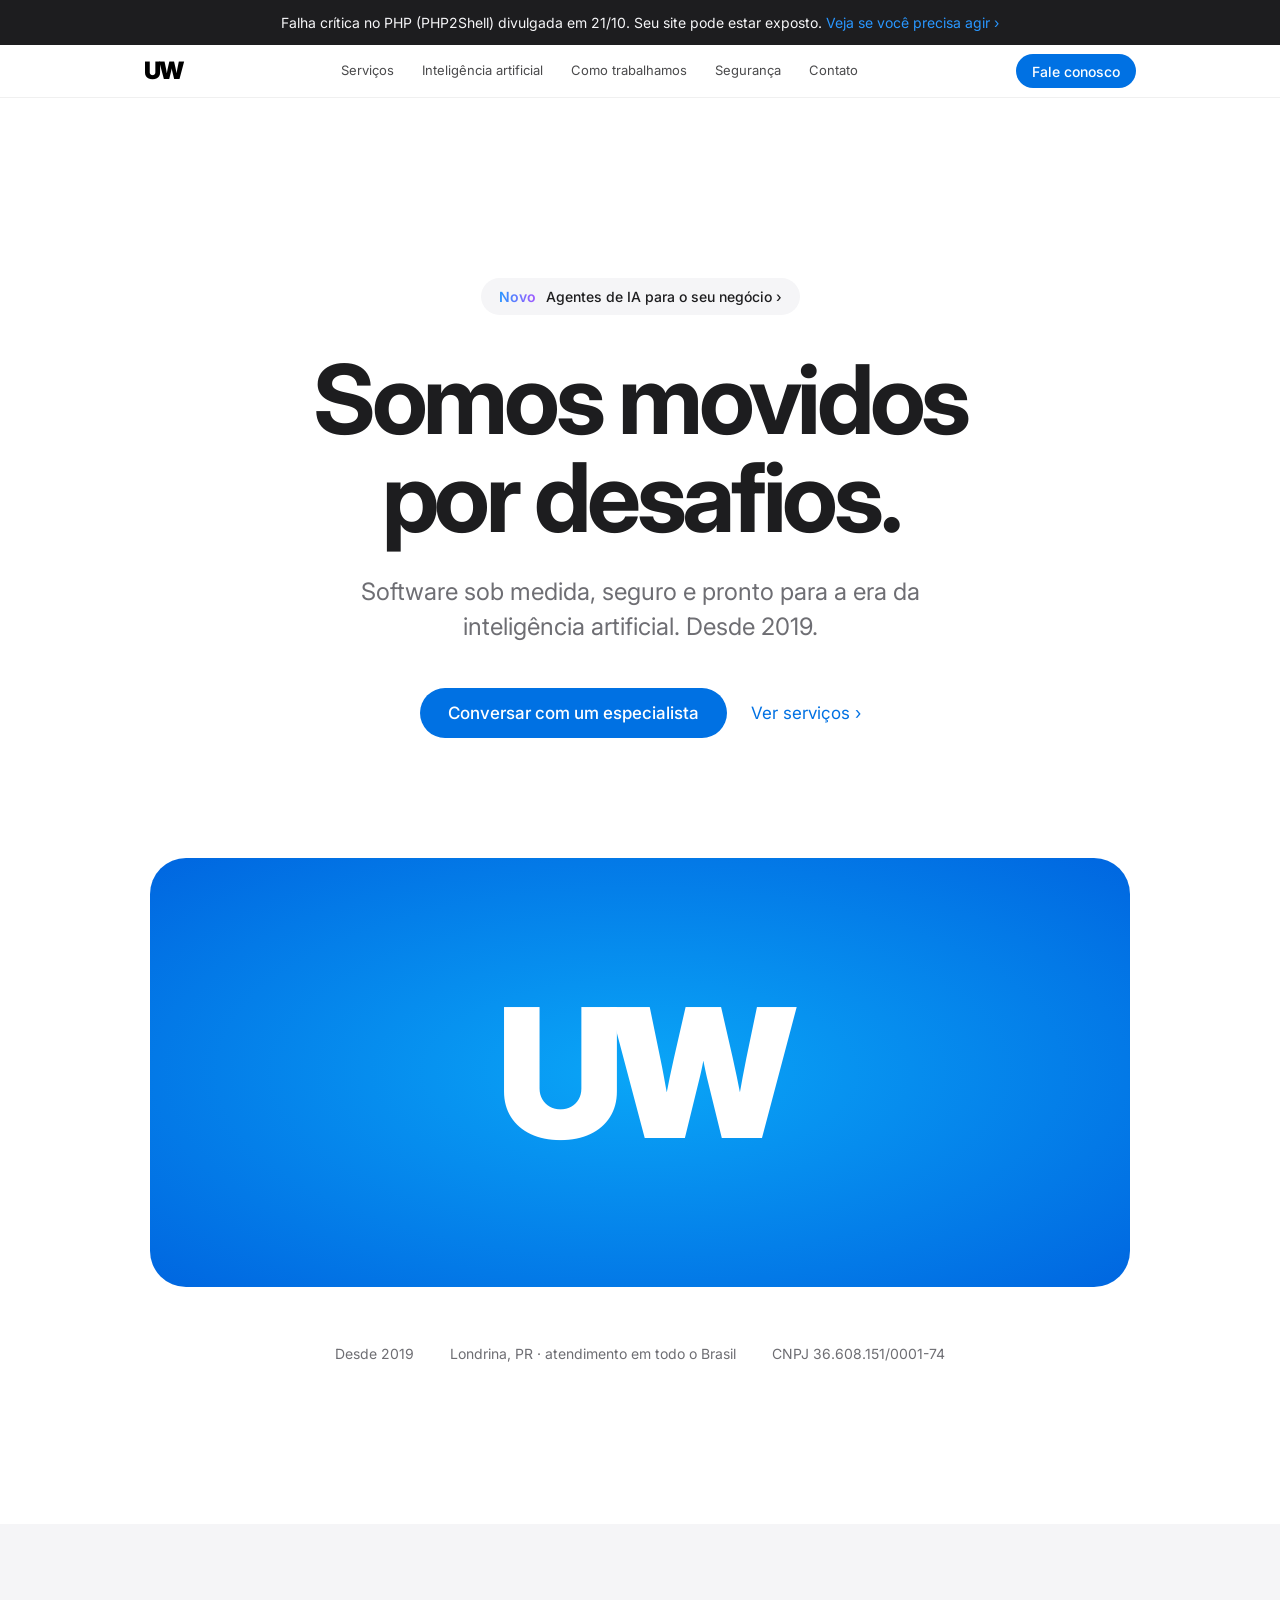
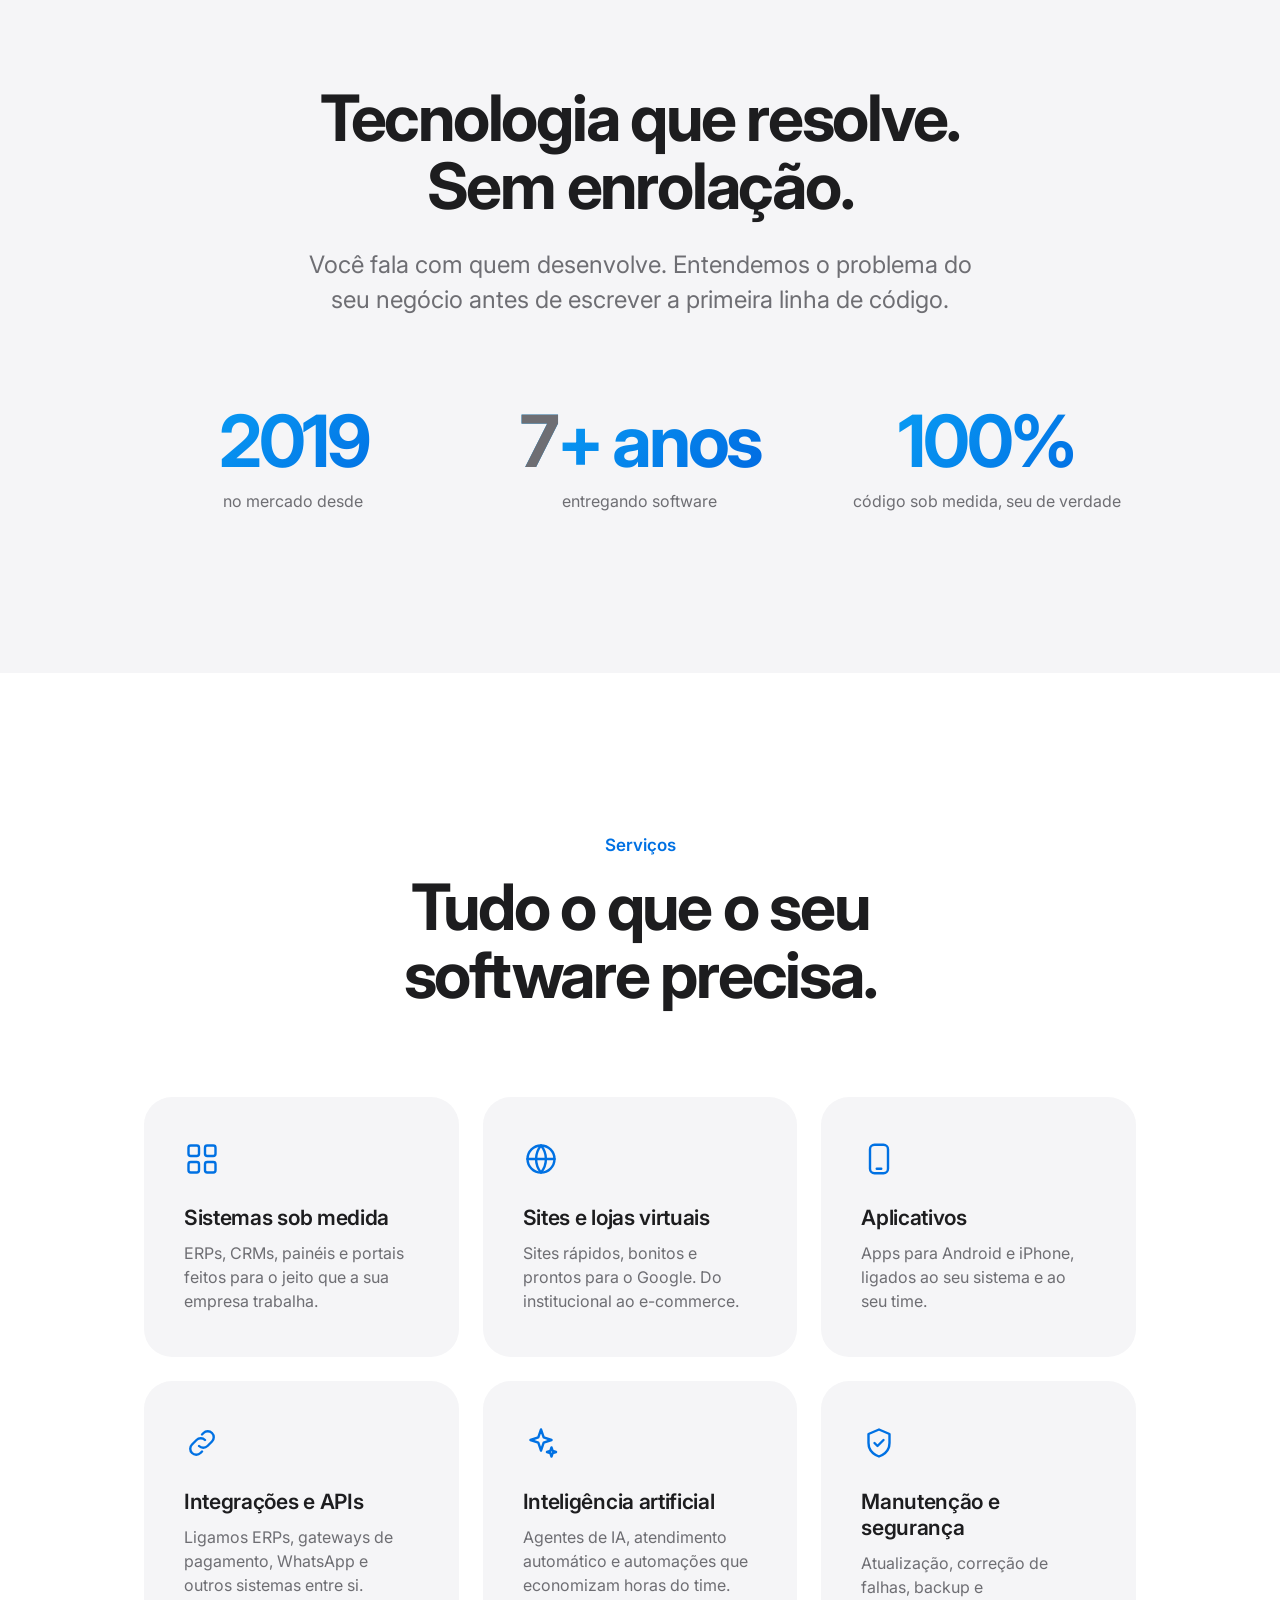
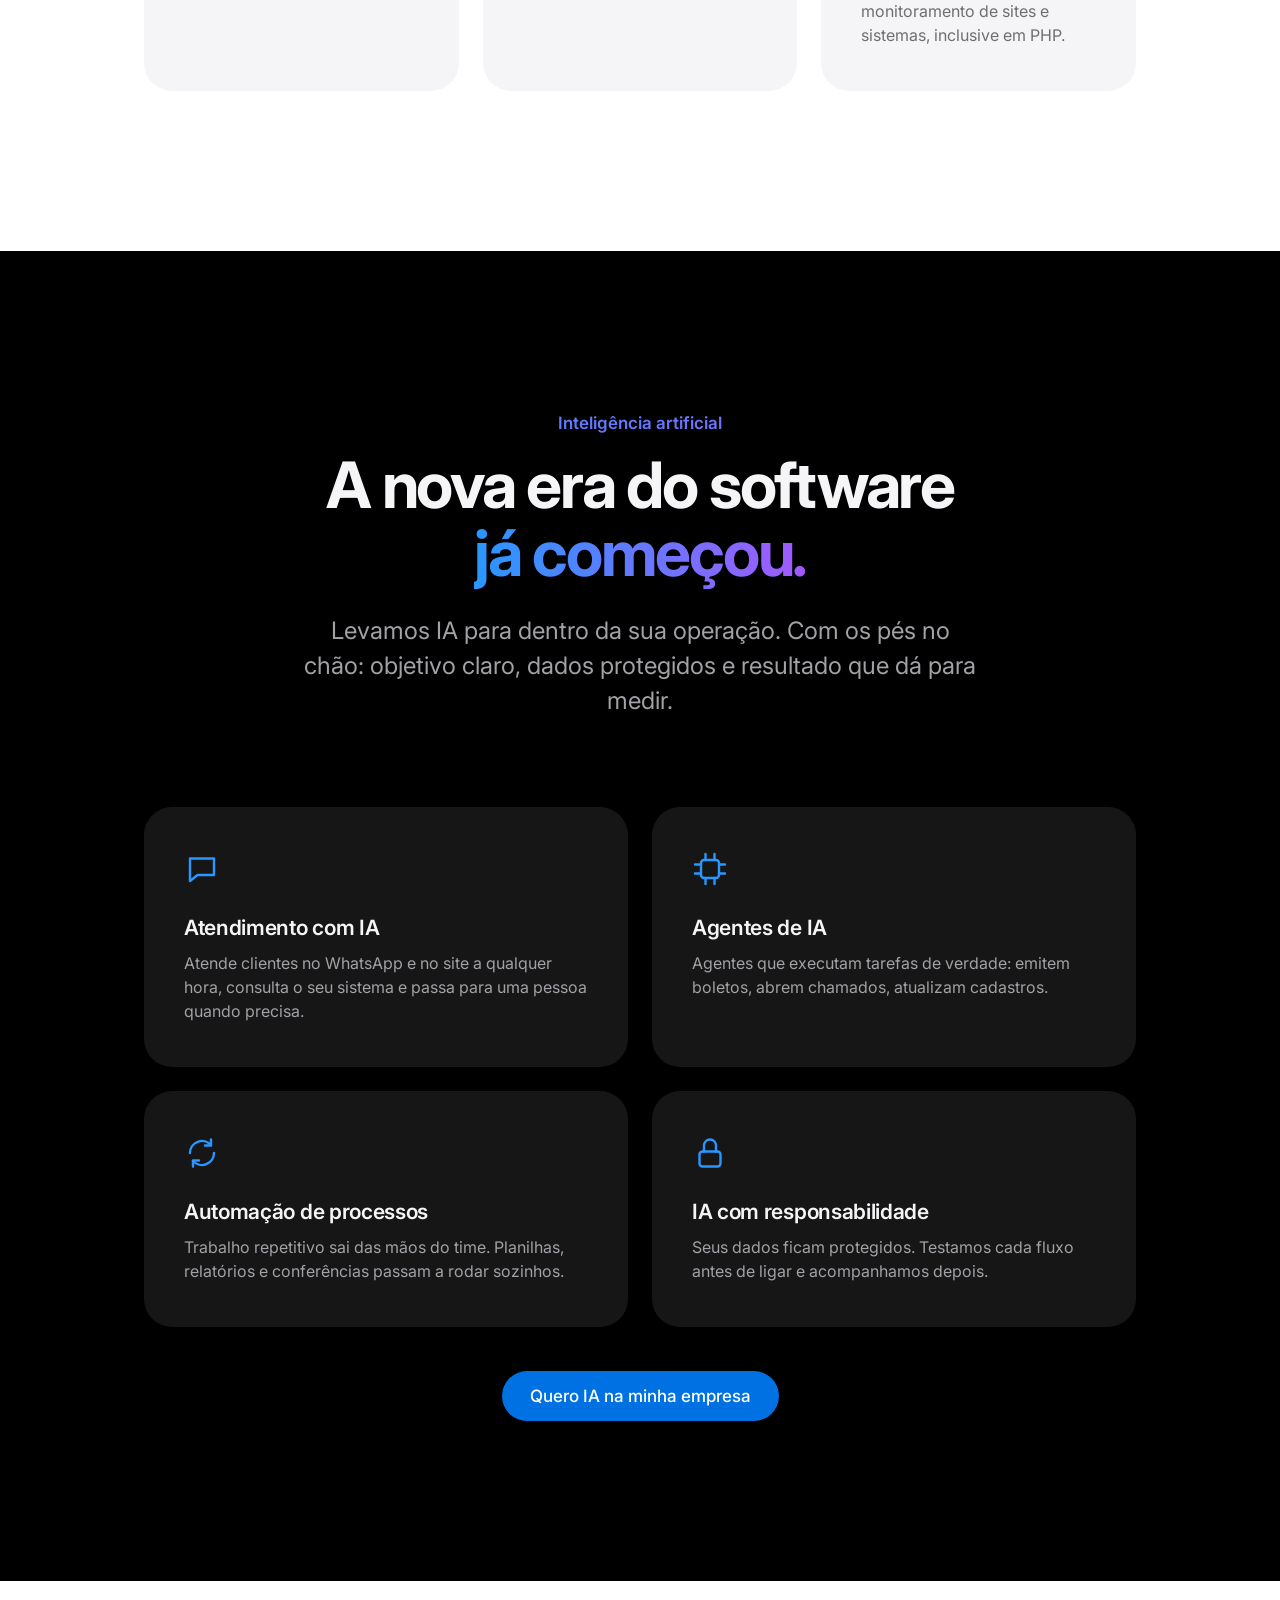
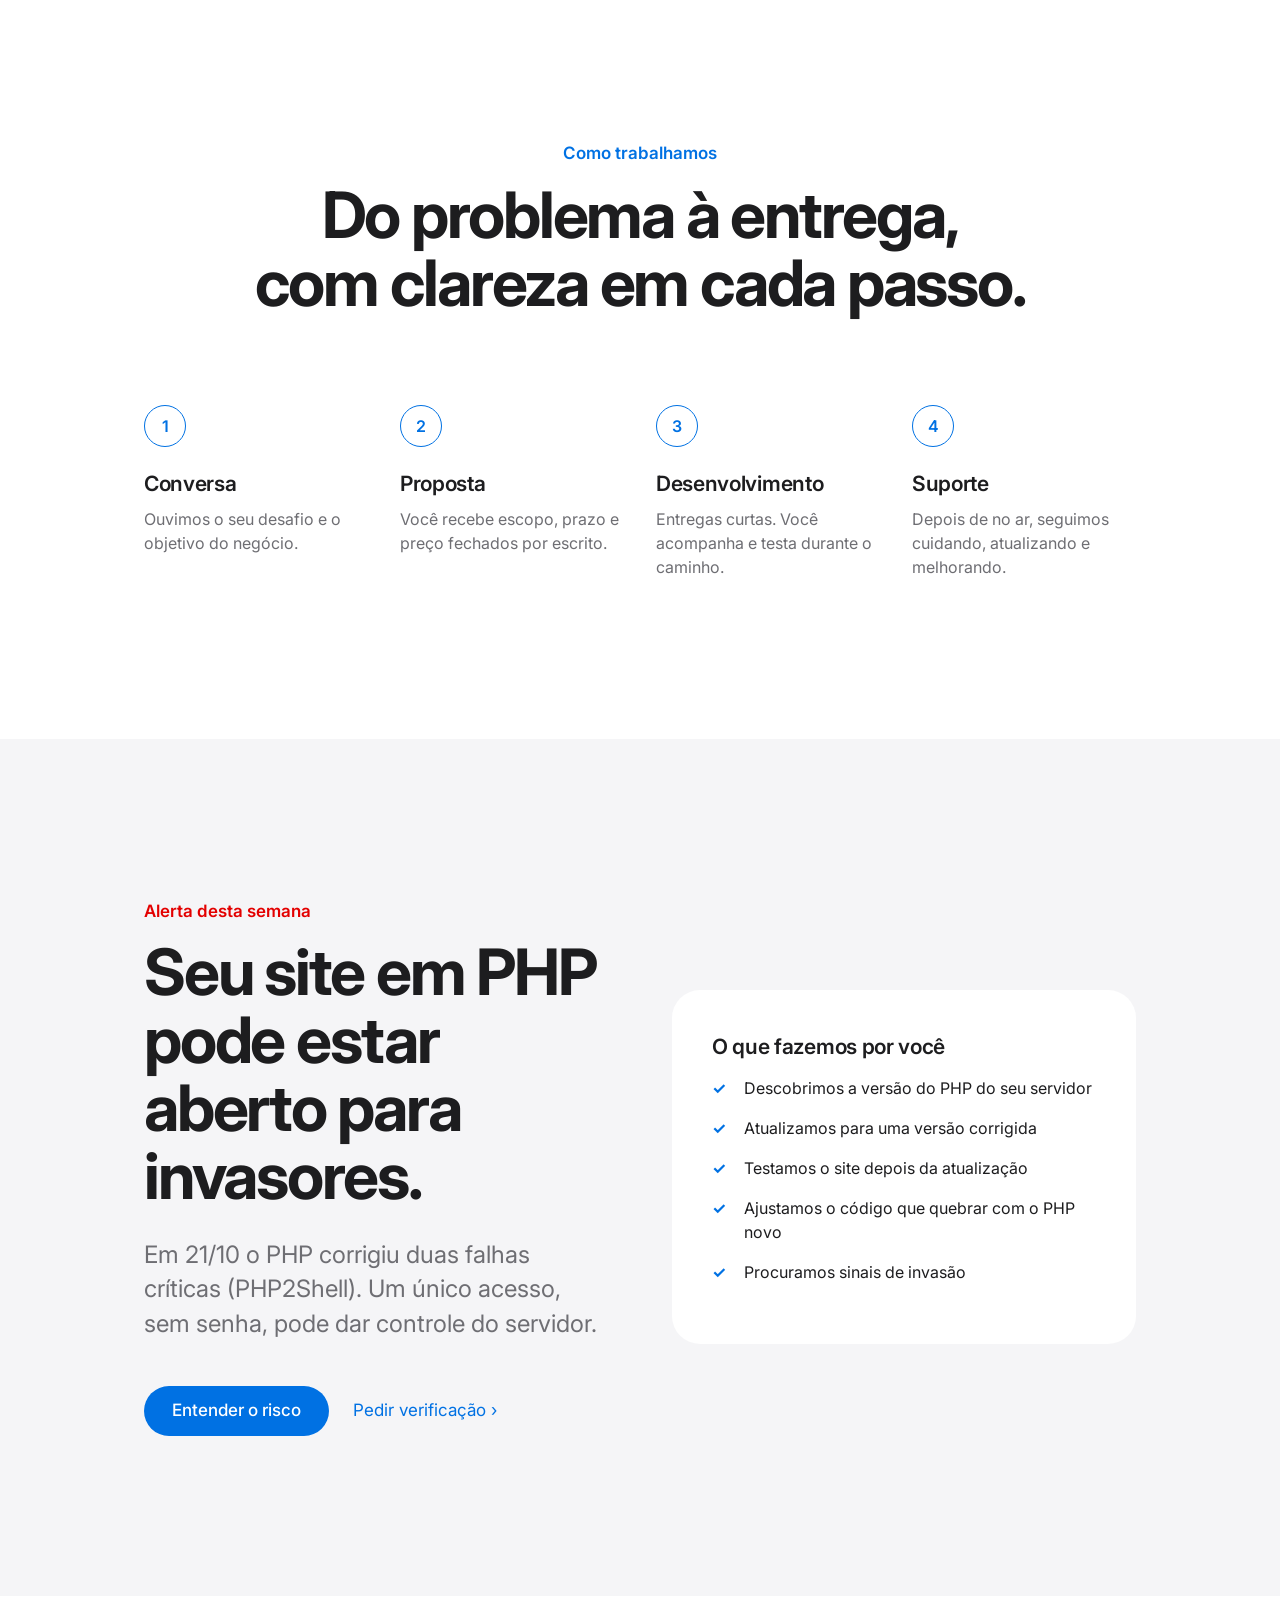
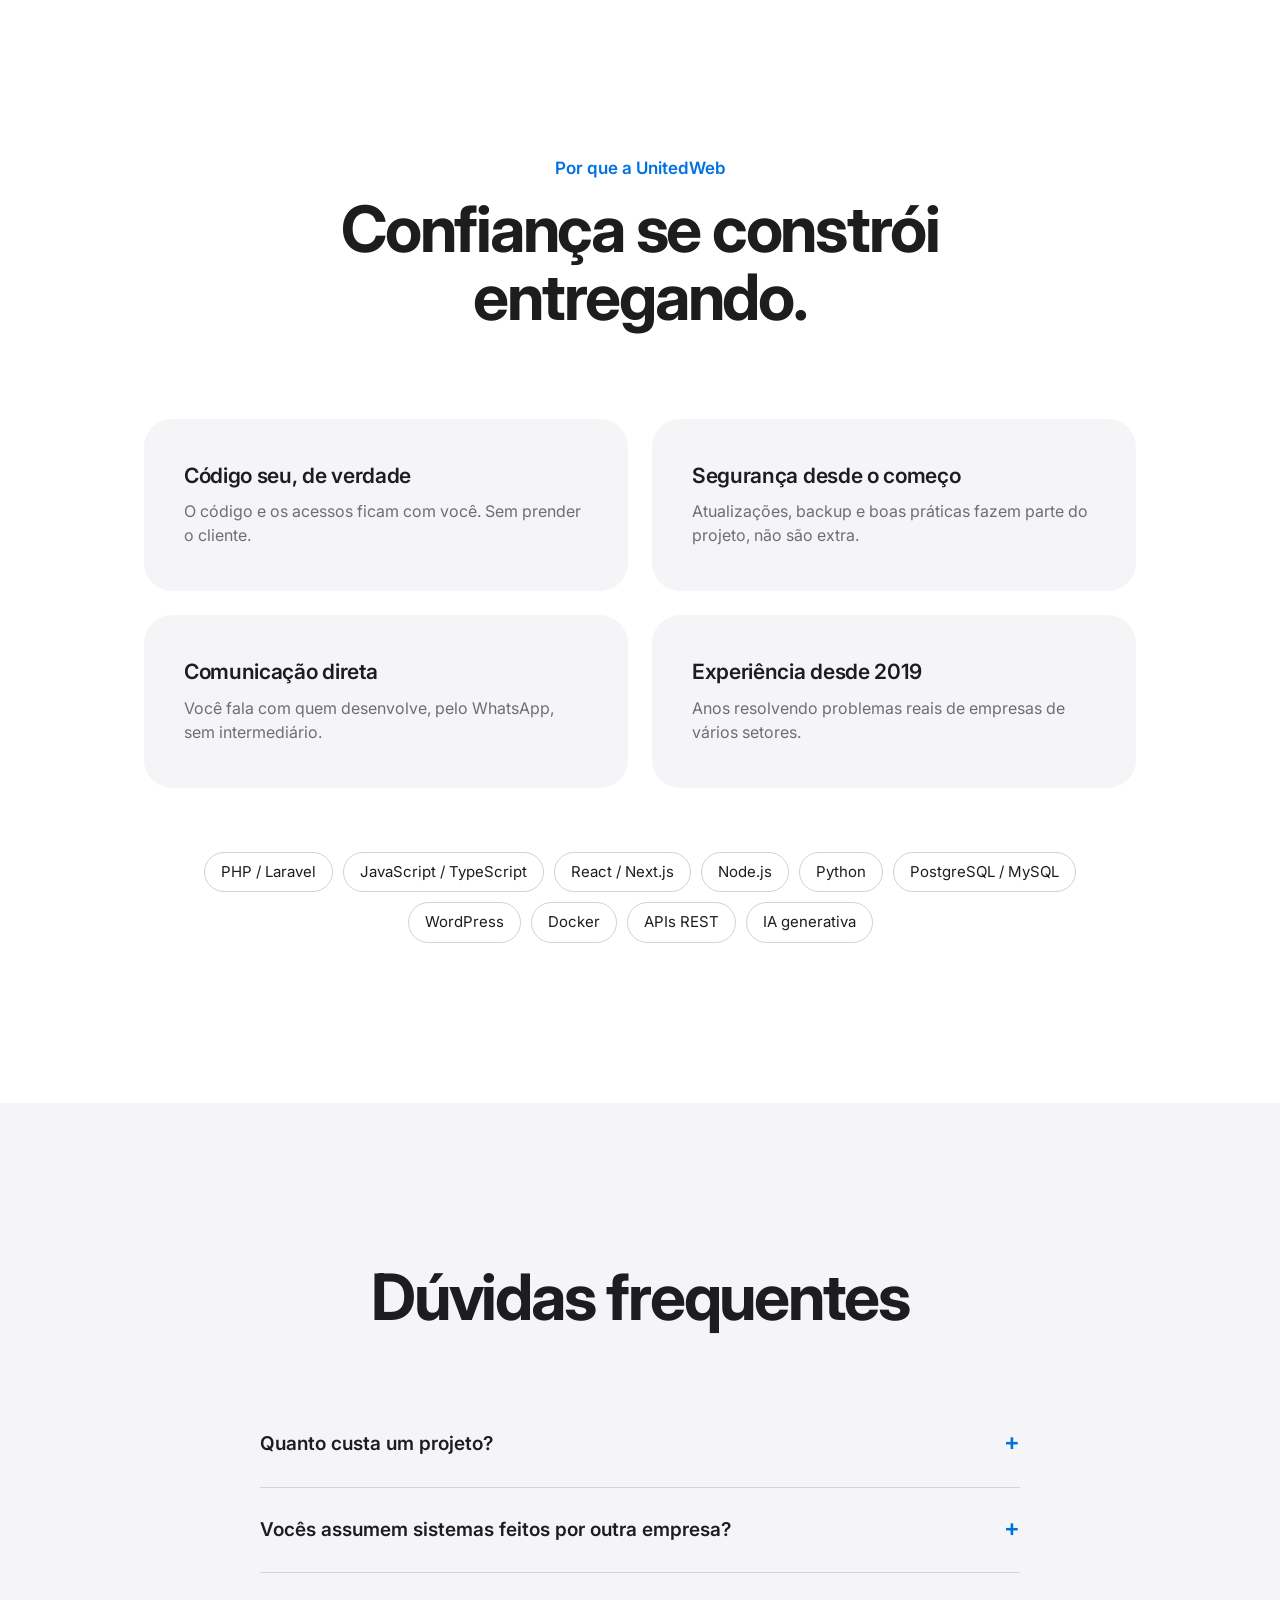
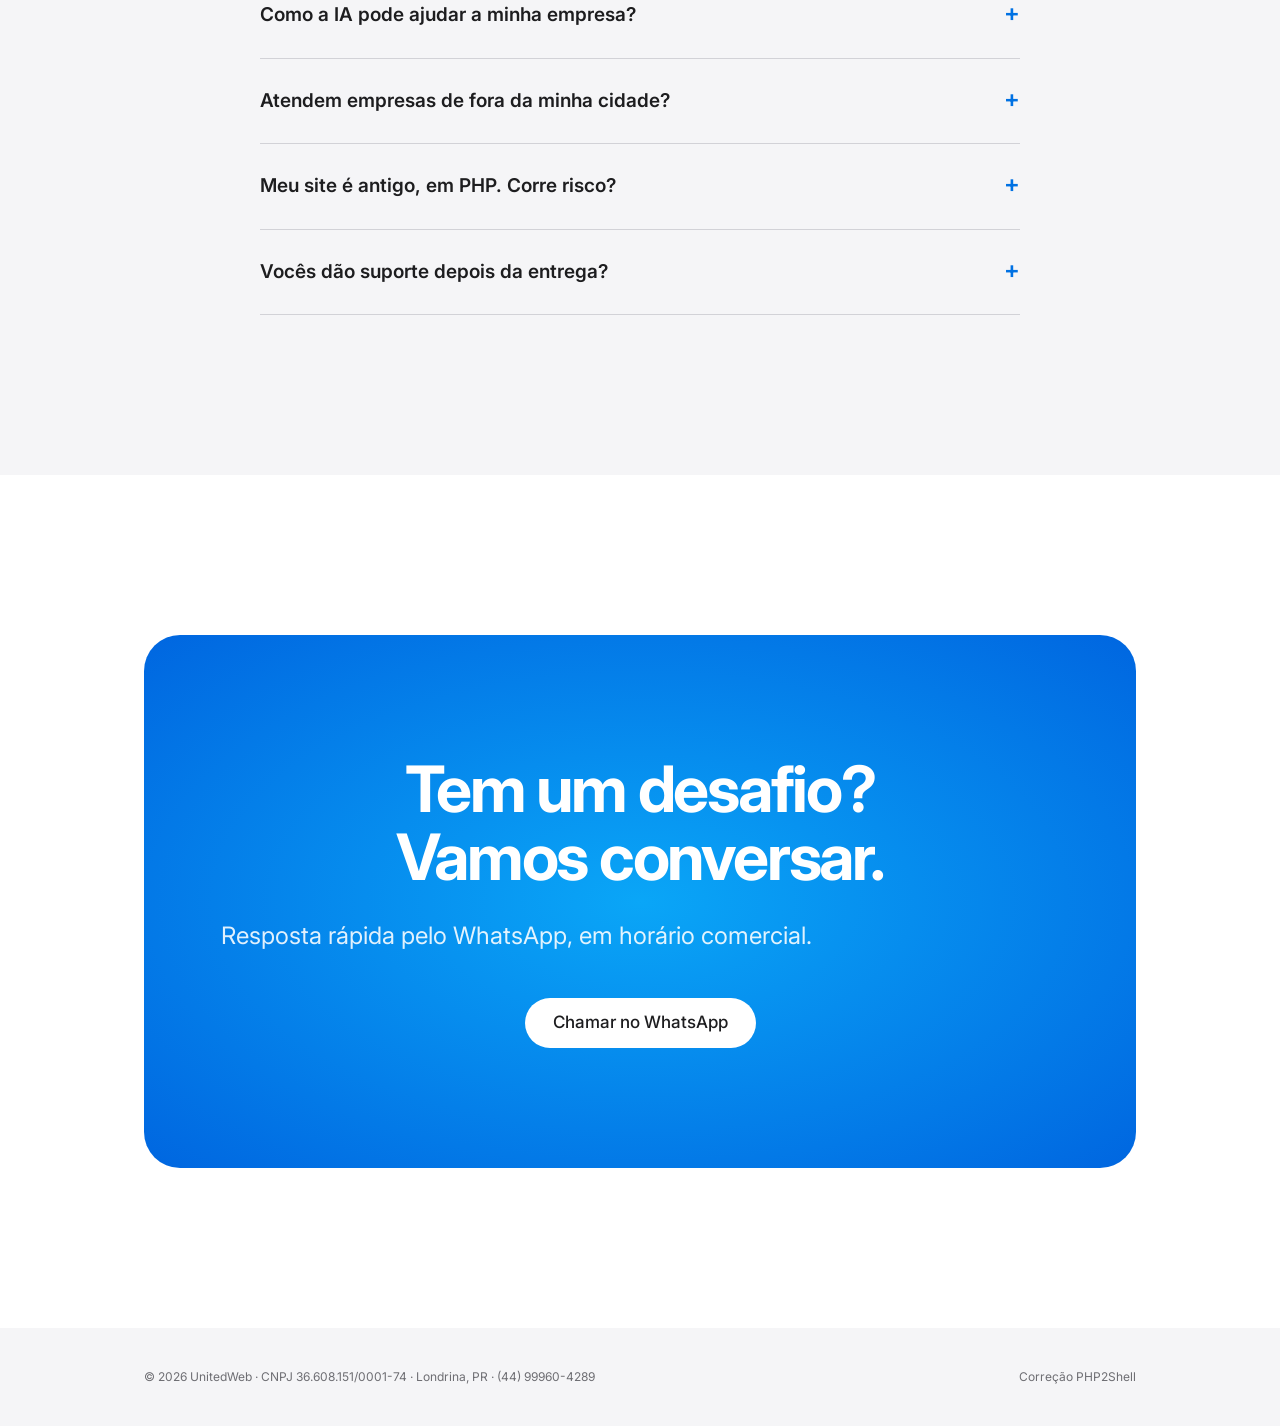
==== commit 6f7f4782: "feat: hero com mais respiro, seção de IA e ícones de traço Co-Authored-By: Claude Opus 5.5 <noreply@" ====
--- a/index.html
+++ b/index.html
@@ -3,12 +3,12 @@
 <head>
   <meta charset="utf-8">
   <meta name="viewport" content="width=device-width, initial-scale=1">
-  <title>UnitedWeb — Desenvolvimento de software sob medida</title>
-  <meta name="description" content="Desde 2019 a UnitedWeb cria sistemas, sites, apps e integrações sob medida. Manutenção, segurança e correção de sites PHP.">
+  <title>UnitedWeb — Software sob medida e inteligência artificial</title>
+  <meta name="description" content="Desde 2019 a UnitedWeb cria sistemas, sites, apps, integrações e soluções com inteligência artificial. Londrina (PR), atendendo todo o Brasil.">
   <meta property="og:title" content="UnitedWeb — Somos movidos por desafios.">
-  <meta property="og:description" content="Desenvolvimento de software sob medida desde 2019.">
+  <meta property="og:description" content="Software sob medida e inteligência artificial desde 2019.">
   <meta property="og:image" content="assets/og.png">
-  <meta name="theme-color" content="#0071e3">
+  <meta name="theme-color" content="#ffffff">
   <link rel="preconnect" href="https://fonts.googleapis.com">
   <link rel="preconnect" href="https://fonts.gstatic.com" crossorigin>
   <link href="https://fonts.googleapis.com/css2?family=Inter:wght@400;500;600;700;900&display=swap" rel="stylesheet">
@@ -25,78 +25,77 @@
       <a class="logo" href="./" aria-label="UnitedWeb">UW</a>
       <div class="nav-links">
         <a href="#servicos">Serviços</a>
+        <a href="#ia">Inteligência artificial</a>
         <a href="#como">Como trabalhamos</a>
         <a href="#seguranca">Segurança</a>
-        <a href="#faq">Dúvidas</a>
         <a href="#contato">Contato</a>
       </div>
       <a class="btn" style="min-height:34px;padding:0 16px;font-size:14px" data-wa>Fale conosco</a>
     </div>
   </nav>
 
-  <header class="hero hero-brand center">
+  <header class="hero center">
     <div class="wrap">
-      <div class="hero-mark" aria-hidden="true">UW</div>
-      <h1>Somos movidos por desafios.</h1>
-      <p class="lead">Criamos e cuidamos de software sob medida desde 2019, em Londrina (PR). Sistemas, sites, apps e integrações que funcionam e ficam seguros.</p>
+      <a class="pill" href="#ia"><b class="grad-ai">Novo</b> Agentes de IA para o seu negócio ›</a>
+      <h1>Somos movidos<br>por desafios.</h1>
+      <p class="lead">Software sob medida, seguro e pronto para a era da inteligência artificial. Desde 2019.</p>
       <div class="btns">
-        <a class="btn white" data-wa>Conversar no WhatsApp</a>
-        <a class="link-arrow" href="#servicos" style="color:#fff">Ver serviços</a>
+        <a class="btn" data-wa>Conversar com um especialista</a>
+        <a class="link-arrow" href="#servicos">Ver serviços</a>
+      </div>
+      <div class="hero-visual" aria-hidden="true"><span>UW</span></div>
+      <div class="trust">
+        <span>Desde 2019</span>
+        <span>Londrina, PR · atendimento em todo o Brasil</span>
+        <span>CNPJ 36.608.151/0001-74</span>
       </div>
     </div>
   </header>
 
-  <section>
+  <section class="soft">
     <div class="wrap center">
       <h2>Tecnologia que resolve.<br>Sem enrolação.</h2>
       <p class="lead">Você fala com quem desenvolve. Entendemos o problema do seu negócio antes de escrever a primeira linha de código.</p>
       <div class="stats">
         <div class="stat"><strong>2019</strong><span>no mercado desde</span></div>
-        <div class="stat"><strong><span data-since style="display:inline;color:inherit;margin:0">7</span>+ anos</strong><span>de experiência entregando software</span></div>
-        <div class="stat"><strong>100%</strong><span>código sob medida, sem template pronto</span></div>
+        <div class="stat"><strong><span data-since style="display:inline;margin:0">7</span>+ anos</strong><span>entregando software</span></div>
+        <div class="stat"><strong>100%</strong><span>código sob medida, seu de verdade</span></div>
       </div>
     </div>
   </section>
 
-  <section id="servicos" class="soft">
+  <section id="servicos">
     <div class="wrap">
       <div class="center">
         <p class="eyebrow">Serviços</p>
-        <h2>Tudo o que o seu software precisa.</h2>
+        <h2>Tudo o que o seu<br>software precisa.</h2>
       </div>
       <div class="grid g3">
-        <div class="card"><div class="icon">🧩</div><h3>Sistemas sob medida</h3><p>ERPs, CRMs, painéis e portais feitos para o jeito que a sua empresa trabalha.</p></div>
-        <div class="card"><div class="icon">🌐</div><h3>Sites e lojas virtuais</h3><p>Sites rápidos, bonitos e prontos para o Google. Do institucional ao e-commerce.</p></div>
-        <div class="card"><div class="icon">📱</div><h3>Aplicativos</h3><p>Apps para Android e iPhone, ligados ao seu sistema e ao seu time.</p></div>
-        <div class="card"><div class="icon">🔗</div><h3>Integrações e APIs</h3><p>Ligamos ERPs, gateways de pagamento, WhatsApp e outros sistemas entre si.</p></div>
-        <div class="card"><div class="icon">🤖</div><h3>Inteligência artificial</h3><p>Atendimento automático, agentes de IA e automações que economizam horas do time.</p></div>
-        <div class="card"><div class="icon">🛡️</div><h3>Manutenção e segurança</h3><p>Atualização, correção de falhas, backup e monitoramento de sites e sistemas, inclusive em PHP.</p></div>
+        <div class="card"><div class="icon"><svg viewBox="0 0 24 24"><rect x="3" y="3" width="7" height="7" rx="1.5"/><rect x="14" y="3" width="7" height="7" rx="1.5"/><rect x="3" y="14" width="7" height="7" rx="1.5"/><rect x="14" y="14" width="7" height="7" rx="1.5"/></svg></div><h3>Sistemas sob medida</h3><p>ERPs, CRMs, painéis e portais feitos para o jeito que a sua empresa trabalha.</p></div>
+        <div class="card"><div class="icon"><svg viewBox="0 0 24 24"><circle cx="12" cy="12" r="9"/><path d="M3 12h18M12 3a14 14 0 0 1 0 18M12 3a14 14 0 0 0 0 18"/></svg></div><h3>Sites e lojas virtuais</h3><p>Sites rápidos, bonitos e prontos para o Google. Do institucional ao e-commerce.</p></div>
+        <div class="card"><div class="icon"><svg viewBox="0 0 24 24"><rect x="6" y="2.5" width="12" height="19" rx="3"/><path d="M10.5 18.5h3"/></svg></div><h3>Aplicativos</h3><p>Apps para Android e iPhone, ligados ao seu sistema e ao seu time.</p></div>
+        <div class="card"><div class="icon"><svg viewBox="0 0 24 24"><path d="M10 14a4 4 0 0 0 5.66 0l3-3a4 4 0 0 0-5.66-5.66l-1 1"/><path d="M14 10a4 4 0 0 0-5.66 0l-3 3a4 4 0 0 0 5.66 5.66l1-1"/></svg></div><h3>Integrações e APIs</h3><p>Ligamos ERPs, gateways de pagamento, WhatsApp e outros sistemas entre si.</p></div>
+        <div class="card"><div class="icon"><svg viewBox="0 0 24 24"><path d="M12 3l1.8 5.2L19 10l-5.2 1.8L12 17l-1.8-5.2L5 10l5.2-1.8z"/><path d="M19 15l.8 2.2L22 18l-2.2.8L19 21l-.8-2.2L16 18l2.2-.8z"/></svg></div><h3>Inteligência artificial</h3><p>Agentes de IA, atendimento automático e automações que economizam horas do time.</p></div>
+        <div class="card"><div class="icon"><svg viewBox="0 0 24 24"><path d="M12 3l7 3v6c0 4.5-3 7.5-7 9-4-1.5-7-4.5-7-9V6z"/><path d="M9 12l2 2 4-4"/></svg></div><h3>Manutenção e segurança</h3><p>Atualização, correção de falhas, backup e monitoramento de sites e sistemas, inclusive em PHP.</p></div>
       </div>
     </div>
   </section>
 
-  <section id="seguranca" class="dark">
+  <section id="ia" class="dark">
     <div class="wrap">
-      <div class="grid g2" style="margin-top:0;align-items:center">
-        <div>
-          <p class="eyebrow red">Alerta desta semana</p>
-          <h2>Seu site em PHP pode estar aberto para invasores.</h2>
-          <p class="lead" style="color:#a1a1a6">Em 21/10 o PHP corrigiu duas falhas críticas (PHP2Shell). Um único acesso, sem senha, pode dar controle do servidor. Atacantes já tentaram usar a falha.</p>
-          <div class="btns">
-            <a class="btn" href="php2shell/">Entender o risco</a>
-            <a class="link-arrow" style="color:#2997ff" data-wa="Olá! Quero verificar se meu site está exposto à falha PHP2Shell.">Pedir verificação</a>
-          </div>
-        </div>
-        <div class="card">
-          <h3>O que fazemos por você</h3>
-          <ul class="check">
-            <li>Descobrimos a versão do PHP do seu servidor</li>
-            <li>Atualizamos para uma versão corrigida</li>
-            <li>Testamos o site depois da atualização</li>
-            <li>Ajustamos o código que quebrar com o PHP novo</li>
-            <li>Procuramos sinais de invasão</li>
-          </ul>
-        </div>
+      <div class="center">
+        <p class="eyebrow ai">Inteligência artificial</p>
+        <h2>A nova era do software<br><span class="grad-ai">já começou.</span></h2>
+        <p class="lead" style="color:#a1a1a6">Levamos IA para dentro da sua operação. Com os pés no chão: objetivo claro, dados protegidos e resultado que dá para medir.</p>
+      </div>
+      <div class="grid g2">
+        <div class="card"><div class="icon"><svg viewBox="0 0 24 24"><path d="M4 5h16v11H9l-5 4z"/></svg></div><h3>Atendimento com IA</h3><p>Atende clientes no WhatsApp e no site a qualquer hora, consulta o seu sistema e passa para uma pessoa quando precisa.</p></div>
+        <div class="card"><div class="icon"><svg viewBox="0 0 24 24"><rect x="6" y="6" width="12" height="12" rx="2"/><path d="M9 2v4M15 2v4M9 18v4M15 18v4M2 9h4M2 15h4M18 9h4M18 15h4"/></svg></div><h3>Agentes de IA</h3><p>Agentes que executam tarefas de verdade: emitem boletos, abrem chamados, atualizam cadastros.</p></div>
+        <div class="card"><div class="icon"><svg viewBox="0 0 24 24"><path d="M4 12a8 8 0 0 1 14-5.3M20 12a8 8 0 0 1-14 5.3"/><path d="M18 3v4h-4M6 21v-4h4"/></svg></div><h3>Automação de processos</h3><p>Trabalho repetitivo sai das mãos do time. Planilhas, relatórios e conferências passam a rodar sozinhos.</p></div>
+        <div class="card"><div class="icon"><svg viewBox="0 0 24 24"><rect x="5" y="11" width="14" height="10" rx="2"/><path d="M8 11V7a4 4 0 0 1 8 0v4"/></svg></div><h3>IA com responsabilidade</h3><p>Seus dados ficam protegidos. Testamos cada fluxo antes de ligar e acompanhamos depois.</p></div>
+      </div>
+      <div class="btns" style="justify-content:center">
+        <a class="btn" data-wa="Olá! Quero entender como usar IA na minha empresa.">Quero IA na minha empresa</a>
       </div>
     </div>
   </section>
@@ -116,11 +115,37 @@
     </div>
   </section>
 
-  <section class="soft">
+  <section id="seguranca" class="soft">
+    <div class="wrap">
+      <div class="split">
+        <div>
+          <p class="eyebrow red">Alerta desta semana</p>
+          <h2>Seu site em PHP pode estar aberto para invasores.</h2>
+          <p class="lead">Em 21/10 o PHP corrigiu duas falhas críticas (PHP2Shell). Um único acesso, sem senha, pode dar controle do servidor.</p>
+          <div class="btns">
+            <a class="btn" href="php2shell/">Entender o risco</a>
+            <a class="link-arrow" data-wa="Olá! Quero verificar se meu site está exposto à falha PHP2Shell.">Pedir verificação</a>
+          </div>
+        </div>
+        <div class="card">
+          <h3>O que fazemos por você</h3>
+          <ul class="check">
+            <li>Descobrimos a versão do PHP do seu servidor</li>
+            <li>Atualizamos para uma versão corrigida</li>
+            <li>Testamos o site depois da atualização</li>
+            <li>Ajustamos o código que quebrar com o PHP novo</li>
+            <li>Procuramos sinais de invasão</li>
+          </ul>
+        </div>
+      </div>
+    </div>
+  </section>
+
+  <section>
     <div class="wrap">
       <div class="center">
         <p class="eyebrow">Por que a UnitedWeb</p>
-        <h2>Confiança se constrói entregando.</h2>
+        <h2>Confiança se constrói<br>entregando.</h2>
       </div>
       <div class="grid g2">
         <div class="card"><h3>Código seu, de verdade</h3><p>O código e os acessos ficam com você. Sem prender o cliente.</p></div>
@@ -135,12 +160,13 @@
     </div>
   </section>
 
-  <section id="faq">
+  <section id="faq" class="soft">
     <div class="wrap">
       <div class="center"><h2>Dúvidas frequentes</h2></div>
       <div class="faq">
         <details><summary>Quanto custa um projeto?</summary><p>Depende do tamanho. Depois de uma conversa rápida, enviamos uma proposta com preço e prazo fechados.</p></details>
         <details><summary>Vocês assumem sistemas feitos por outra empresa?</summary><p>Sim. Analisamos o código, corrigimos o que for urgente e seguimos com a manutenção.</p></details>
+        <details><summary>Como a IA pode ajudar a minha empresa?</summary><p>Começamos pelo trabalho que mais toma tempo do seu time. Se a IA resolver bem, ligamos. Se não, falamos isso com clareza.</p></details>
         <details><summary>Atendem empresas de fora da minha cidade?</summary><p>Sim. Ficamos em Londrina, no Paraná, e atendemos clientes de todo o Brasil de forma remota.</p></details>
         <details><summary>Meu site é antigo, em PHP. Corre risco?</summary><p>Se o PHP não foi atualizado depois de 21/10/2026, sim. Veja a página sobre a <a href="php2shell/">falha PHP2Shell</a> ou peça uma verificação.</p></details>
         <details><summary>Vocês dão suporte depois da entrega?</summary><p>Sim. Oferecemos planos mensais de manutenção, atualização e monitoramento.</p></details>
@@ -148,11 +174,11 @@
     </div>
   </section>
 
-  <section id="contato" style="padding-top:0">
+  <section id="contato">
     <div class="wrap">
       <div class="cta-box">
         <h2>Tem um desafio?<br>Vamos conversar.</h2>
-        <p class="lead" style="margin-left:auto;margin-right:auto">Resposta rápida pelo WhatsApp, em horário comercial.</p>
+        <p class="lead">Resposta rápida pelo WhatsApp, em horário comercial.</p>
         <div class="btns" style="justify-content:center"><a class="btn white" data-wa>Chamar no WhatsApp</a></div>
       </div>
     </div>
--- a/styles.css
+++ b/styles.css
@@ -3,14 +3,16 @@
   --blue-dark: #0060c4;
   --brand-a: #0aa6f7;
   --brand-b: #0066e0;
+  --ai-a: #2997ff;
+  --ai-b: #a259ff;
   --ink: #1d1d1f;
   --muted: #6e6e73;
   --line: #d2d2d7;
   --soft: #f5f5f7;
   --white: #fff;
   --danger: #e30000;
-  --radius: 22px;
-  --max: 1080px;
+  --radius: 28px;
+  --max: 1040px;
 }
 
 * { box-sizing: border-box; margin: 0; padding: 0; }
@@ -26,8 +28,8 @@
 a { color: var(--blue); text-decoration: none; }
 a:hover { text-decoration: underline; }
 
-.wrap { max-width: var(--max); margin: 0 auto; padding: 0 22px; }
-section { padding: 96px 0; }
+.wrap { max-width: var(--max); margin: 0 auto; padding: 0 24px; }
+section { padding: 160px 0; }
 .soft { background: var(--soft); }
 .dark { background: #000; color: #f5f5f7; }
 .dark .muted { color: #a1a1a6; }
@@ -38,104 +40,119 @@
   background: rgba(255,255,255,.8);
   backdrop-filter: saturate(180%) blur(20px);
   -webkit-backdrop-filter: saturate(180%) blur(20px);
-  border-bottom: 1px solid rgba(0,0,0,.08);
+  border-bottom: 1px solid rgba(0,0,0,.06);
 }
 .nav .wrap { display: flex; align-items: center; justify-content: space-between; height: 52px; gap: 16px; }
 .logo { color: #000; font-weight: 900; font-size: 24px; letter-spacing: -.08em; line-height: 1; }
 .logo:hover { text-decoration: none; }
-.nav-links { display: flex; gap: 24px; font-size: 13px; }
+.nav-links { display: flex; gap: 28px; font-size: 13px; }
 .nav-links a { color: var(--ink); opacity: .8; }
 .nav-links a:hover { opacity: 1; text-decoration: none; }
 @media (max-width: 760px) { .nav-links { display: none; } }
 
-.eyebrow { font-size: 17px; font-weight: 600; color: var(--blue); margin-bottom: 8px; }
+.eyebrow { font-size: 17px; font-weight: 600; color: var(--blue); margin-bottom: 14px; }
 .eyebrow.red { color: var(--danger); }
-h1 { font-size: clamp(40px, 7vw, 80px); line-height: 1.05; letter-spacing: -.035em; font-weight: 700; }
-h2 { font-size: clamp(32px, 5vw, 56px); line-height: 1.08; letter-spacing: -.03em; font-weight: 700; }
-h3 { font-size: 22px; line-height: 1.2; letter-spacing: -.015em; font-weight: 600; margin-bottom: 8px; }
-.lead { font-size: clamp(19px, 2.4vw, 24px); line-height: 1.4; color: var(--muted); margin-top: 18px; max-width: 760px; }
+.eyebrow.ai { background: linear-gradient(90deg, var(--ai-a), var(--ai-b)); -webkit-background-clip: text; background-clip: text; color: transparent; }
+h1 { font-size: clamp(48px, 8.5vw, 96px); line-height: 1.02; letter-spacing: -.045em; font-weight: 700; }
+h2 { font-size: clamp(36px, 5.5vw, 64px); line-height: 1.06; letter-spacing: -.035em; font-weight: 700; }
+h3 { font-size: 21px; line-height: 1.25; letter-spacing: -.015em; font-weight: 600; margin-bottom: 10px; }
+.lead { font-size: clamp(19px, 2.2vw, 24px); line-height: 1.45; color: var(--muted); margin-top: 28px; max-width: 680px; }
 .center .lead { margin-left: auto; margin-right: auto; }
 .muted { color: var(--muted); }
 .small { font-size: 14px; }
+.grad-ai { background: linear-gradient(90deg, var(--ai-a), var(--ai-b)); -webkit-background-clip: text; background-clip: text; color: transparent; }
 
-.btns { display: flex; flex-wrap: wrap; gap: 14px; margin-top: 32px; align-items: center; }
+.btns { display: flex; flex-wrap: wrap; gap: 24px; margin-top: 44px; align-items: center; }
 .center .btns { justify-content: center; }
 .btn {
   display: inline-flex; align-items: center; justify-content: center; gap: 8px;
-  min-height: 48px; padding: 0 26px; border-radius: 980px;
+  min-height: 50px; padding: 0 28px; border-radius: 980px;
   background: var(--blue); color: #fff; font-size: 17px; font-weight: 500;
   border: 0; cursor: pointer; transition: background .2s;
 }
 .btn:hover { background: var(--blue-dark); text-decoration: none; }
-.btn.ghost { background: transparent; color: var(--blue); border: 1px solid var(--blue); }
-.btn.ghost:hover { background: rgba(0,113,227,.06); }
 .btn.white { background: #fff; color: var(--ink); }
+.link-arrow { font-size: 17px; }
 .link-arrow::after { content: " ›"; }
 
-.hero { padding: 120px 0 96px; }
-.hero-brand {
+.hero { padding: 180px 0 160px; }
+.pill {
+  display: inline-block; margin-bottom: 36px; padding: 8px 18px; border-radius: 980px;
+  background: var(--soft); color: var(--ink); font-size: 14px; font-weight: 500;
+}
+.pill:hover { text-decoration: none; background: #ececf0; }
+.pill b { font-weight: 600; margin-right: 6px; }
+.hero-visual {
+  margin: 120px auto 0; max-width: 980px; aspect-ratio: 16 / 7; border-radius: 36px;
   background: radial-gradient(ellipse at center, var(--brand-a) 0%, var(--brand-b) 100%);
-  color: #fff;
+  display: grid; place-items: center; color: #fff;
 }
-.hero-brand .lead { color: rgba(255,255,255,.88); }
-.hero-brand .eyebrow { color: #fff; opacity: .9; }
-.hero-mark { font-size: clamp(72px, 14vw, 150px); font-weight: 900; letter-spacing: -.08em; line-height: 1; margin-bottom: 28px; }
+.hero-visual span { font-size: clamp(80px, 16vw, 180px); font-weight: 900; letter-spacing: -.08em; line-height: 1; }
+.trust { display: flex; flex-wrap: wrap; justify-content: center; gap: 12px 36px; margin-top: 56px; color: var(--muted); font-size: 14px; }
 
-.alert-bar { background: #1d1d1f; color: #f5f5f7; font-size: 14px; text-align: center; padding: 12px 22px; }
-.alert-bar a { color: #2997ff; }
+.alert-bar { background: #1d1d1f; color: #f5f5f7; font-size: 14px; text-align: center; padding: 12px 24px; }
+.alert-bar a { color: #2997ff; font-size: inherit; }
 
-.grid { display: grid; gap: 20px; margin-top: 56px; }
-.g2 { grid-template-columns: repeat(auto-fit, minmax(min(300px, 100%), 1fr)); }
-.g3 { grid-template-columns: repeat(auto-fit, minmax(min(260px, 100%), 1fr)); }
-.card { background: var(--white); border-radius: var(--radius); padding: 32px; }
+.grid { display: grid; gap: 24px; margin-top: 88px; }
+.g2 { grid-template-columns: repeat(auto-fit, minmax(min(420px, 100%), 1fr)); }
+.g3 { grid-template-columns: repeat(auto-fit, minmax(min(280px, 100%), 1fr)); }
+.split { display: grid; gap: 64px; align-items: center; grid-template-columns: repeat(auto-fit, minmax(min(360px, 100%), 1fr)); }
+.card { background: var(--white); border-radius: var(--radius); padding: 44px 40px; }
 .soft .card { background: var(--white); }
 section:not(.soft) .card { background: var(--soft); }
-section.dark .card { background: #1d1d1f; }
+section.dark .card { background: #161617; }
 .card p { color: var(--muted); }
 .dark .card p { color: #a1a1a6; }
-.icon { font-size: 30px; margin-bottom: 14px; }
+.icon { width: 36px; height: 36px; margin-bottom: 28px; color: var(--blue); }
+.dark .icon { color: var(--ai-a); }
+.icon svg { width: 100%; height: 100%; fill: none; stroke: currentColor; stroke-width: 1.6; stroke-linecap: round; stroke-linejoin: round; }
 
-.stats { display: grid; grid-template-columns: repeat(auto-fit, minmax(min(160px, 100%), 1fr)); gap: 32px; margin-top: 56px; }
-.stat strong { display: block; font-size: clamp(40px, 6vw, 64px); letter-spacing: -.04em; line-height: 1; font-weight: 700;
+.stats { display: grid; grid-template-columns: repeat(auto-fit, minmax(min(180px, 100%), 1fr)); gap: 48px; margin-top: 88px; }
+.stat strong { display: block; font-size: clamp(44px, 6vw, 72px); letter-spacing: -.045em; line-height: 1; font-weight: 700;
   background: linear-gradient(135deg, var(--brand-a), var(--brand-b)); -webkit-background-clip: text; background-clip: text; color: transparent; }
-.stat span { display: block; margin-top: 8px; color: var(--muted); }
+.stat span { display: block; margin-top: 12px; color: var(--muted); }
 
-.steps { counter-reset: s; display: grid; gap: 20px; margin-top: 56px; grid-template-columns: repeat(auto-fit, minmax(min(220px, 100%), 1fr)); }
+.steps { counter-reset: s; display: grid; gap: 48px 32px; margin-top: 88px; grid-template-columns: repeat(auto-fit, minmax(min(200px, 100%), 1fr)); }
 .step { counter-increment: s; }
 .step::before { content: counter(s); display: grid; place-items: center; width: 40px; height: 40px; border-radius: 50%;
-  background: var(--blue); color: #fff; font-weight: 600; margin-bottom: 16px; }
+  border: 1.5px solid var(--blue); color: var(--blue); font-weight: 600; margin-bottom: 24px; }
 
-.tags { display: flex; flex-wrap: wrap; gap: 10px; margin-top: 40px; justify-content: center; }
+.tags { display: flex; flex-wrap: wrap; gap: 10px; margin-top: 64px; justify-content: center; }
 .tags span { padding: 8px 16px; border-radius: 980px; background: var(--white); border: 1px solid var(--line); font-size: 15px; }
 
-.check { list-style: none; margin-top: 16px; }
-.check li { padding-left: 30px; position: relative; margin: 10px 0; }
+.check { list-style: none; }
+.check li { padding-left: 32px; position: relative; margin: 16px 0; }
 .check li::before { content: "✓"; position: absolute; left: 0; color: var(--blue); font-weight: 700; }
+.dark .check li::before { color: var(--ai-a); }
 
-table.versions { font-variant-numeric: tabular-nums; width: 100%; border-collapse: collapse; margin-top: 24px; font-size: 16px; }
-.versions th, .versions td { text-align: left; padding: 14px 12px; border-bottom: 1px solid var(--line); }
+table.versions { font-variant-numeric: tabular-nums; width: 100%; border-collapse: collapse; font-size: 16px; }
+.versions th, .versions td { text-align: left; padding: 16px 12px; border-bottom: 1px solid var(--line); }
 .versions th { color: var(--muted); font-weight: 500; font-size: 14px; }
 .versions td strong { color: #1a7f37; }
 
-details { border-bottom: 1px solid var(--line); padding: 22px 0; }
+details { border-bottom: 1px solid var(--line); padding: 28px 0; }
 details summary { cursor: pointer; font-size: 19px; font-weight: 600; list-style: none; display: flex; justify-content: space-between; gap: 16px; }
 details summary::after { content: "+"; color: var(--blue); font-size: 24px; line-height: 1; }
 details[open] summary::after { content: "−"; }
-details p { margin-top: 12px; color: var(--muted); max-width: 820px; }
-.faq { max-width: 820px; margin: 48px auto 0; }
+details p { margin-top: 14px; color: var(--muted); max-width: 760px; }
+.faq { max-width: 760px; margin: 72px auto 0; }
 
-.cta-box { border-radius: 30px; padding: 72px 32px; text-align: center; color: #fff;
+.cta-box { border-radius: 36px; padding: 120px 32px; text-align: center; color: #fff;
   background: radial-gradient(ellipse at center, var(--brand-a), var(--brand-b)); }
 .cta-box .lead { color: rgba(255,255,255,.88); }
 
-footer { background: var(--soft); color: var(--muted); font-size: 12px; padding: 32px 0; }
+footer { background: var(--soft); color: var(--muted); font-size: 12px; padding: 40px 0; }
 footer .wrap { display: flex; flex-wrap: wrap; justify-content: space-between; gap: 12px; }
 footer a { color: var(--muted); }
 
 .sticky-cta { display: none; }
 @media (max-width: 760px) {
-  section { padding: 72px 0; }
-  .hero { padding: 88px 0 72px; }
+  section { padding: 104px 0; }
+  .hero { padding: 112px 0 104px; }
+  .hero-visual { margin-top: 72px; aspect-ratio: 4 / 3; border-radius: 28px; }
+  .grid, .stats, .steps { margin-top: 56px; }
+  .card { padding: 36px 28px; }
+  .cta-box { padding: 88px 24px; }
   .sticky-cta { display: block; position: fixed; left: 16px; right: 16px; bottom: 16px; z-index: 60; }
   .sticky-cta .btn { width: 100%; box-shadow: 0 8px 30px rgba(0,0,0,.25); }
   body.has-sticky { padding-bottom: 80px; }
